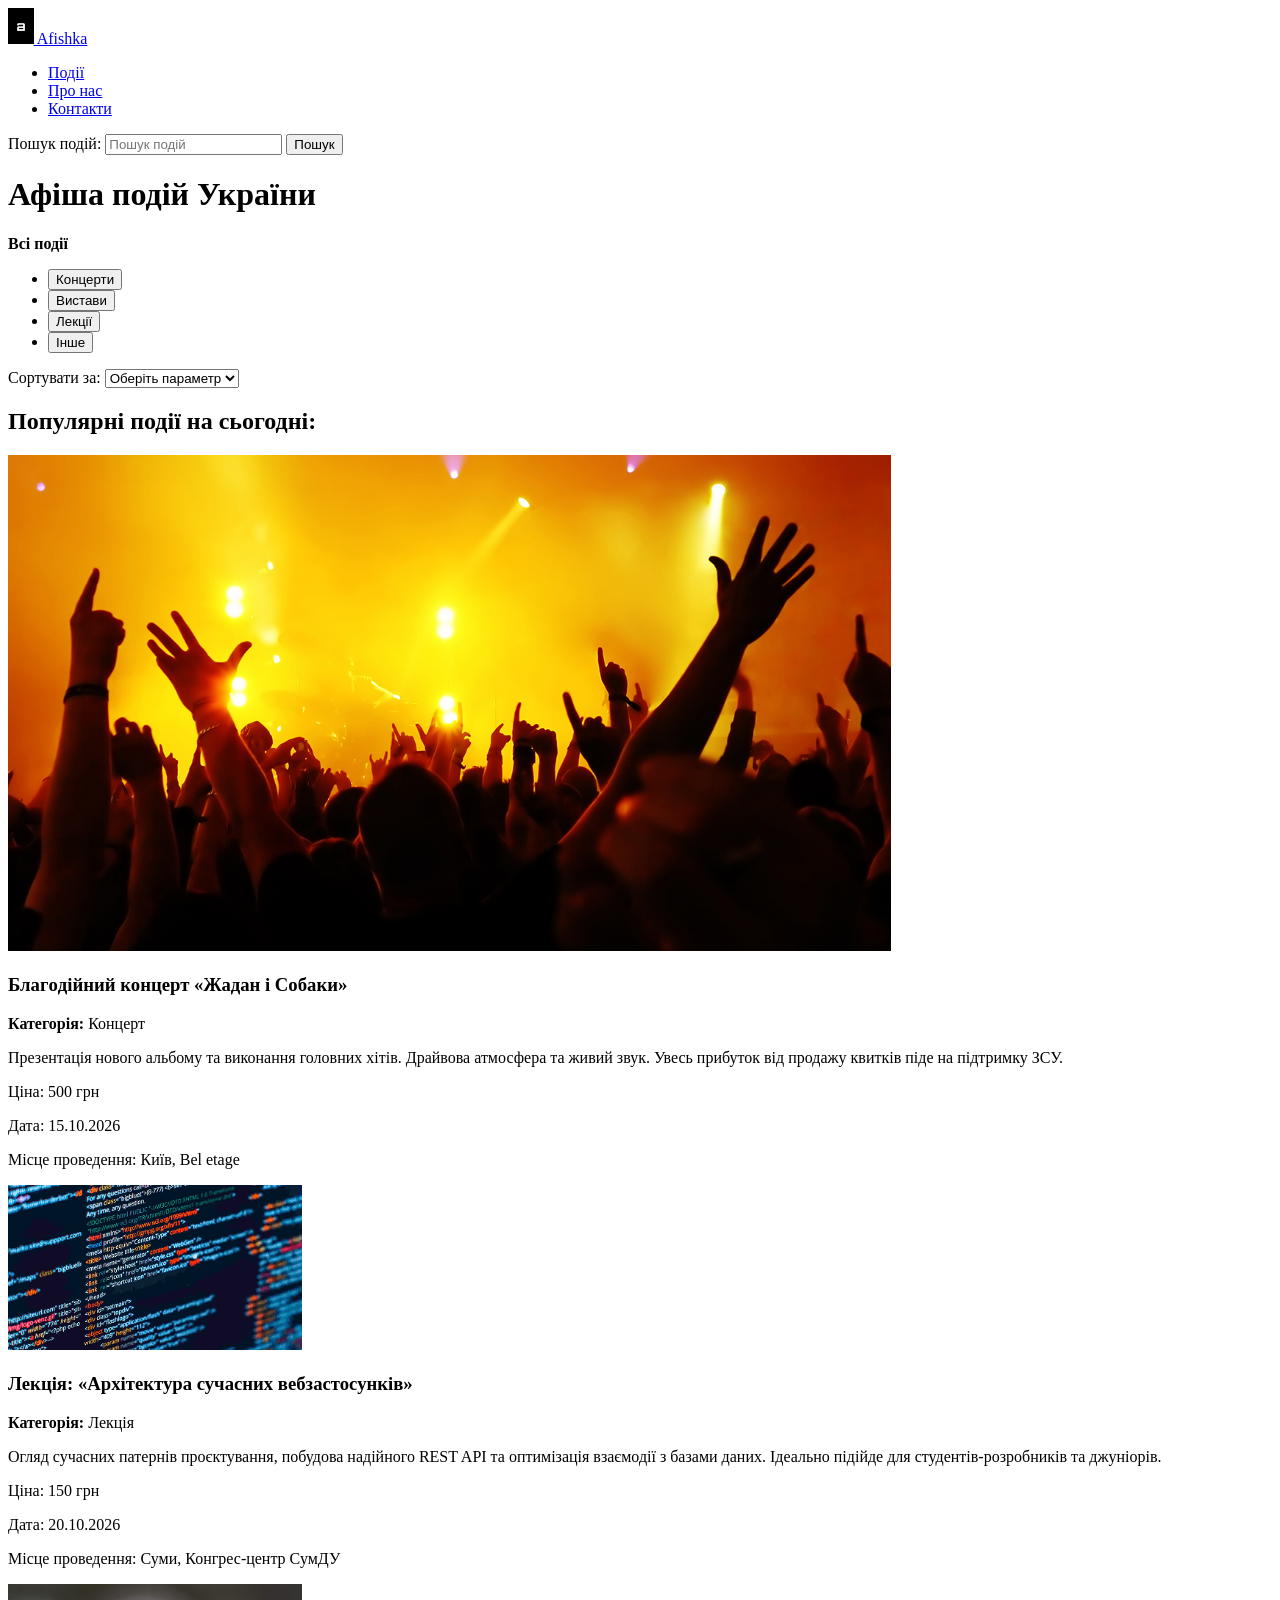
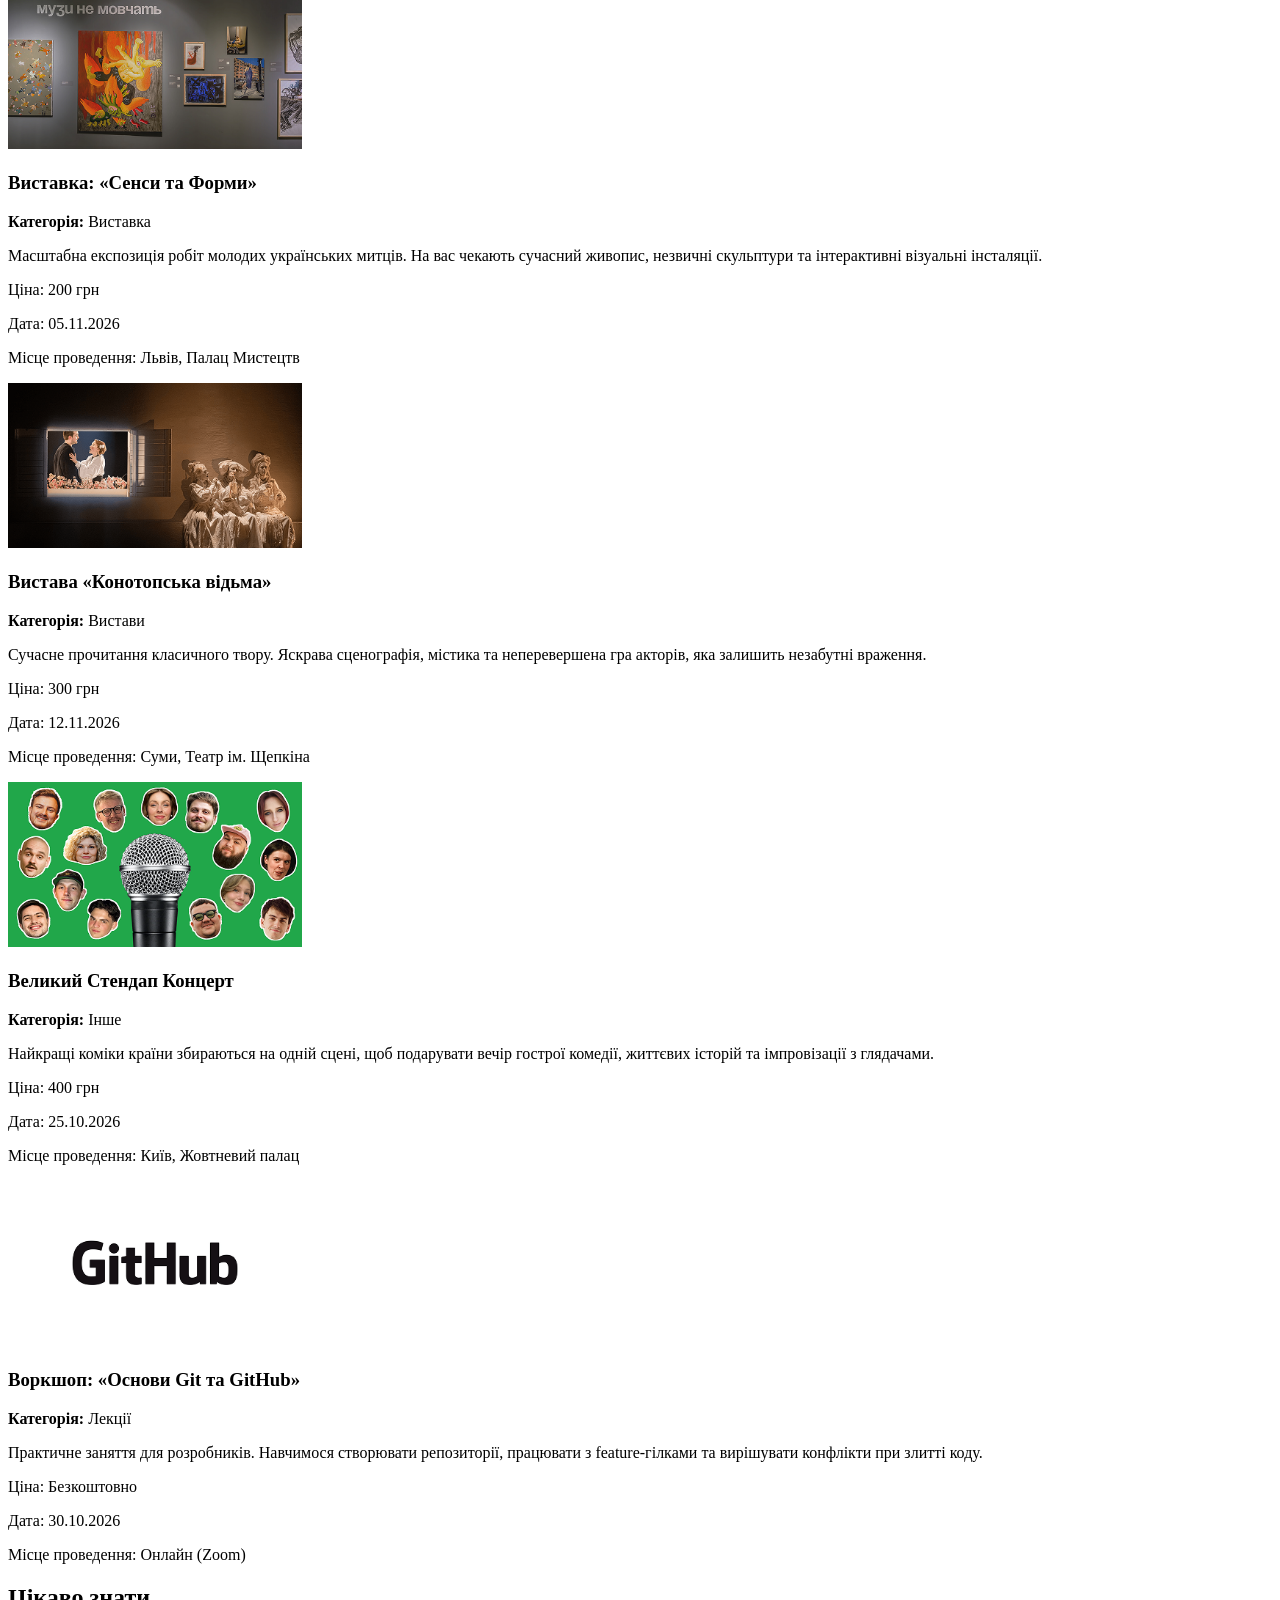
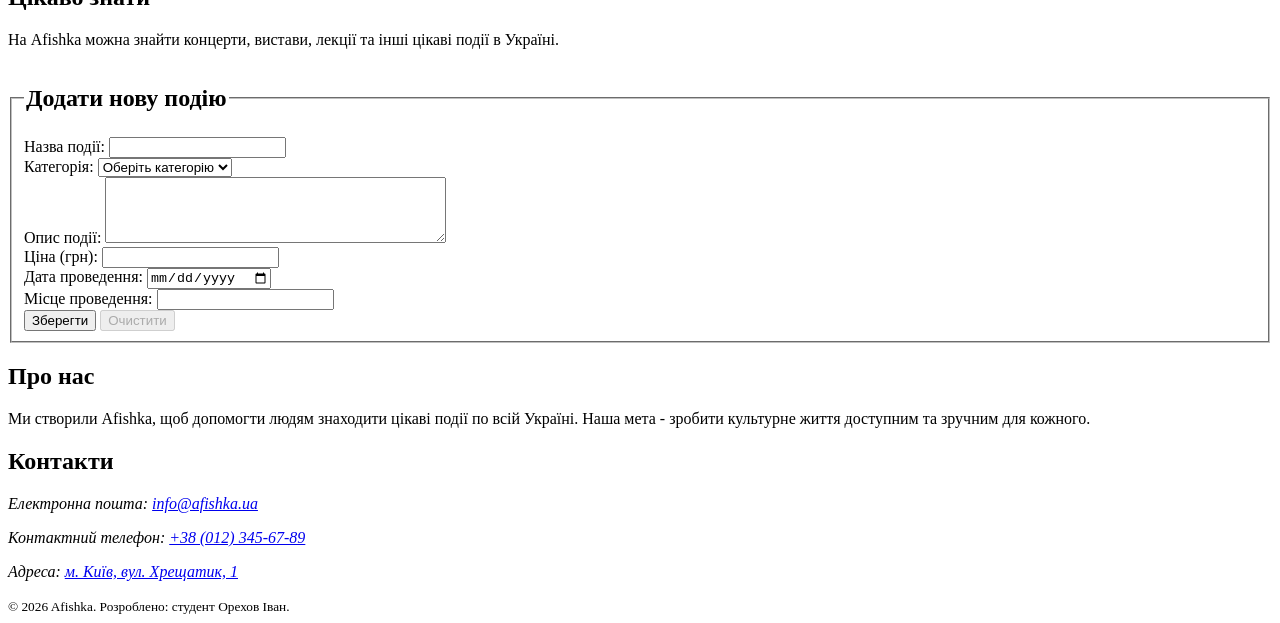
==== index.html @ 21e43add "feat: створення семантичної структури сайту афіші, додано README та .gitignore" ====
<!DOCTYPE html>
<html lang="uk">

<head>
    <meta charset="UTF-8">
    <meta name="viewport" content="width=device-width, initial-scale=1.0">
    <meta name="description"
        content="Відображення актуальних подій (вистав, концертів, лекцій, тематичних подій, виставок тощо) по всій Україні. Зручний пошук заходів, детальні описи, ціни квитків та дати проведення.">
    <title>Afishka</title>
    <link rel="stylesheet" href="style.css"> <!-- Додав для майбутньої стилізації (Поки що не використовується) -->
    <script src="script.js" defer></script> <!-- Додав для майбутньої функціональності (Поки що не використовується) -->
</head>

<body>
    <header>
        <a href="#main">
            <img fetchpriority="high" src="images/afishkalogo-L.png" srcset="images/afishkalogo-S.png 400w, 
             images/afishkalogo-M.png 800w, 
             images/afishkalogo-L.png 1200w" sizes="(max-width: 600px) 15vw, 
            (max-width: 900px) 3vw, 
            8vw" alt="Логотип afishka" title="Afishka">
            Afishka
        </a>
        <nav id="header-nav">
            <ul>
                <li class="nav-item"><a href="#main" title="Перейти до подій">Події</a></li>
                <li class="nav-item"><a href="#about" title="Перейти до інформації про нас">Про нас</a></li>
                <li class="nav-item"><a href="#contacts" title="Перейти до контактів">Контакти</a></li>
            </ul>
        </nav>
        <search id="header-search">
            <form id="search-form">
                <label for="search-input">Пошук подій:</label>
                <input type="search" placeholder="Пошук подій" id="search-input" name="search">
                <button type="submit">Пошук</button>
            </form>
        </search>
    </header>
    <main id="main">
        <h1>Афіша подій України</h1>
        <p><strong>Всі події</strong></p>
        <ul id="category-list">
            <li><button type="button" class="category-item">Концерти</button></li>
            <li><button type="button" class="category-item">Вистави</button></li>
            <li><button type="button" class="category-item">Лекції</button></li>
            <li><button type="button" class="category-item">Інше</button></li>
        </ul>
        <label for="sorting-select">Сортувати за:</label>
        <select id="sorting-select" name="sorting">
            <option selected disabled value="">Оберіть параметр</option>
            <option class="sorting-option" value="name">За назвою</option>
            <option class="sorting-option" value="price">За ціною</option>
            <option class="sorting-option" value="date">За датою</option>
        </select>
        <section id="events-container">
            <h2>Популярні події на сьогодні:</h2>
            <article class="event-card">
                <img src="images/event1-L.png" srcset="images/event1-S.png 400w, 
             images/event1-M.png 800w, 
             images/event1-L.png 1200w" sizes="(max-width: 600px) 85vw, 
            (max-width: 900px) 50vw, 
            23vw" alt="Зображення концерту, скупчення людей" title="Благодійний концерт «Жадан і Собаки»"
                    loading="lazy">
                <h3>Благoдійний концерт «Жадан і Собаки»</h3>
                <p><strong>Категорія:</strong> Концерт</p>
                <p>Презентація нового альбому та виконання головних хітів. Драйвова атмосфера та живий звук. Увесь
                    прибуток від продажу квитків піде на підтримку ЗСУ.</p>
                <p>Ціна: <data value="500">500 грн</data></p>
                <p>Дата: <time datetime="2026-10-15">15.10.2026</time></p>
                <p>Місце проведення: Київ, Bel etage</p>
            </article>

            <article class="event-card">
                <img src="images/event2-L.png" srcset="images/event2-S.png 400w, 
             images/event2-M.png 800w, 
             images/event2-L.png 1200w" sizes="(max-width: 600px) 85vw, 
            (max-width: 900px) 50vw, 
            23vw" alt="Зображення розмітки html на екрані монітора"
                    title="Лекція: «Архітектура сучасних вебзастосунків»" loading="lazy">
                <h3>Лекція: «Архітектура сучасних вебзастосунків»</h3>
                <p><strong>Категорія:</strong> Лекція</p>
                <p>Огляд сучасних патернів проєктування, побудова надійного REST API та оптимізація взаємодії з базами
                    даних. Ідеально підійде для студентів-розробників та джуніорів.</p>
                <p>Ціна: <data value="150">150 грн</data></p>
                <p>Дата: <time datetime="2026-10-20">20.10.2026</time></p>
                <p>Місце проведення: Суми, Конгрес-центр СумДУ</p>
            </article>

            <article class="event-card">
                <img src="images/event3-L.png" srcset="images/event3-S.png 400w, 
             images/event3-M.png 800w, 
             images/event3-L.png 1200w" sizes="(max-width: 600px) 85vw, 
            (max-width: 900px) 50vw, 
            23vw" alt="Зображення картин на стінах виставкової зали" title="Виставка: «Сенси та Форми»" loading="lazy">
                <h3>Виставка: «Сенси та Форми»</h3>
                <p><strong>Категорія:</strong> Виставка</p>
                <p>Масштабна експозиція робіт молодих українських митців. На вас чекають сучасний живопис, незвичні
                    скульптури та інтерактивні візуальні інсталяції.</p>
                <p>Ціна: <data value="200">200 грн</data></p>
                <p>Дата: <time datetime="2026-11-05">05.11.2026</time></p>
                <p>Місце проведення: Львів, Палац Мистецтв</p>
            </article>
            <article class="event-card">
                <img src="images/event4-L.png" srcset="images/event4-S.png 400w, 
             images/event4-M.png 800w, 
             images/event4-L.png 1200w" sizes="(max-width: 600px) 85vw, 
            (max-width: 900px) 50vw, 
            23vw" alt="Актори на сцені театру в історичних костюмах" title="Вистава «Конотопська відьма»"
                    loading="lazy">
                <h3>Вистава «Конотопська відьма»</h3>
                <p><strong>Категорія:</strong> Вистави</p>
                <p>Сучасне прочитання класичного твору. Яскрава сценографія, містика та неперевершена гра акторів, яка
                    залишить незабутні враження.</p>
                <p>Ціна: <data value="300">300 грн</data></p>
                <p>Дата: <time datetime="2026-11-12">12.11.2026</time></p>
                <p>Місце проведення: Суми, Театр ім. Щепкіна</p>
            </article>

            <article class="event-card">
                <img src="images/event5-L.png" srcset="images/event5-S.png 400w, 
             images/event5-M.png 800w, 
             images/event5-L.png 1200w" sizes="(max-width: 600px) 85vw, 
            (max-width: 900px) 50vw, 
            23vw" alt="Веселе зображення коміків на зеленому тлі" title="Великий Стендап Концерт" loading="lazy">
                <h3>Великий Стендап Концерт</h3>
                <p><strong>Категорія:</strong> Інше</p>
                <p>Найкращі коміки країни збираються на одній сцені, щоб подарувати вечір гострої комедії, життєвих
                    історій та імпровізації з глядачами.</p>
                <p>Ціна: <data value="400">400 грн</data></p>
                <p>Дата: <time datetime="2026-10-25">25.10.2026</time></p>
                <p>Місце проведення: Київ, Жовтневий палац</p>
            </article>

            <article class="event-card">
                <img src="images/event6-L.png" srcset="images/event6-S.png 400w, 
             images/event6-M.png 800w, 
             images/event6-L.png 1200w" sizes="(max-width: 600px) 85vw, 
            (max-width: 900px) 50vw, 
            23vw" alt="Зображення логотипу GitHub" title="Воркшоп: «Основи Git та GitHub»" loading="lazy">
                <h3>Воркшоп: «Основи Git та GitHub»</h3>
                <p><strong>Категорія:</strong> Лекції</p>
                <p>Практичне заняття для розробників. Навчимося створювати репозиторії, працювати з feature-гілками та
                    вирішувати конфлікти при злитті коду.</p>
                <p>Ціна: <data value="0">Безкоштовно</data></p>
                <p>Дата: <time datetime="2026-10-30">30.10.2026</time></p>
                <p>Місце проведення: Онлайн (Zoom)</p>
            </article>
        </section>
        <aside id="interesting-facts">
            <h2>Цікаво знати</h2>
            <p>
                На Afishka можна знайти концерти, вистави, лекції
                та інші цікаві події в Україні.
            </p>
        </aside>
        <section id="edit-form">
            <form id="event-form">
                <fieldset>
                    <legend>
                        <h2>Додати нову подію</h2>
                    </legend>
                    <label for="event-title">Назва події:</label>
                    <input type="text" id="event-title" name="event-title" required>
                    <br>
                    <label for="event-category">Категорія:</label>
                    <select id="event-category" name="event-category" required>
                        <option disabled selected value="">Оберіть категорію</option>
                        <option class="category-option" value="concert">Концерт</option>
                        <option class="category-option" value="lecture">Лекція</option>
                        <option class="category-option" value="exhibition">Виставка</option>
                        <option class="category-option" value="other">Інше</option>
                    </select>
                    <br>
                    <label for="event-description">Опис події:</label>
                    <textarea rows="4" cols="40" id="event-description" name="event-description" required></textarea>
                    <br>
                    <label for="event-price">Ціна (грн):</label>
                    <input type="number" id="event-price" name="event-price" min="0" required>
                    <br>
                    <label for="event-date">Дата проведення:</label>
                    <input type="date" id="event-date" name="event-date" required>
                    <br>
                    <label for="event-location">Місце проведення:</label>
                    <input type="text" id="event-location" name="event-location" required>
                    <br>
                    <button id="save-button" type="submit">Зберегти</button>
                    <button id="reset-button" disabled type="reset">Очистити</button>
                </fieldset>
            </form>
        </section>
    </main>
    <footer>
        <div id="about">
            <h2>Про нас</h2>
            <p>Ми створили Afishka, щоб допомогти людям знаходити цікаві події по всій Україні. Наша мета - зробити
                культурне життя доступним та зручним для кожного.</p>
        </div>

        <div id="contacts">
            <h2>Контакти</h2>
            <address>
                <p>Електронна пошта: <a href="mailto:info@afishka.ua" title="Електронна пошта">info@afishka.ua</a></p>
                <p>Контактний телефон: <a href="tel:+380123456789" title="Контактний телефон">+38 (012) 345-67-89</a>
                </p>
                <p>Адреса: <a href="https://maps.google.com/?q=Kyiv" title="Переглянути на карті" target="_blank">м.
                        Київ, вул. Хрещатик, 1</a></p>
            </address>
        </div>

        <small>&copy; 2026 Afishka. Розроблено: студент Орехов Іван.</small>
    </footer>
</body>

</html>
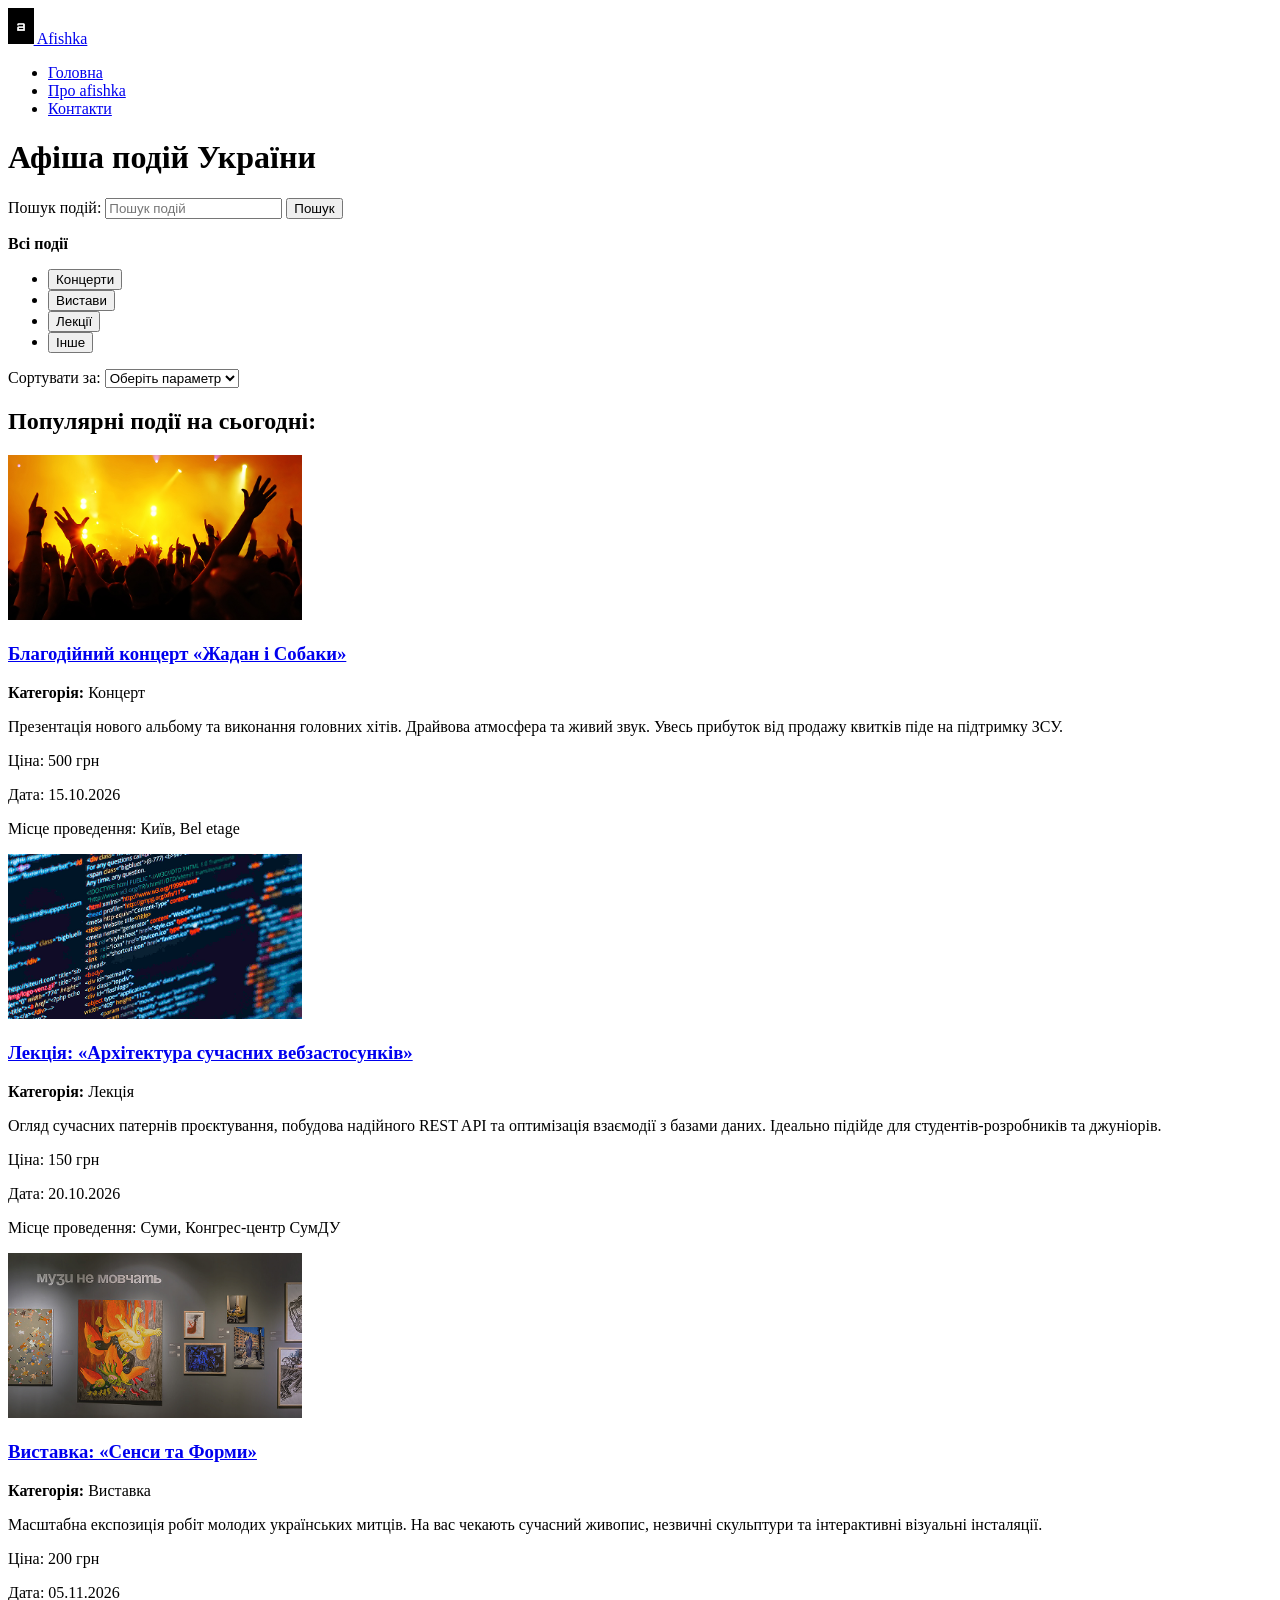
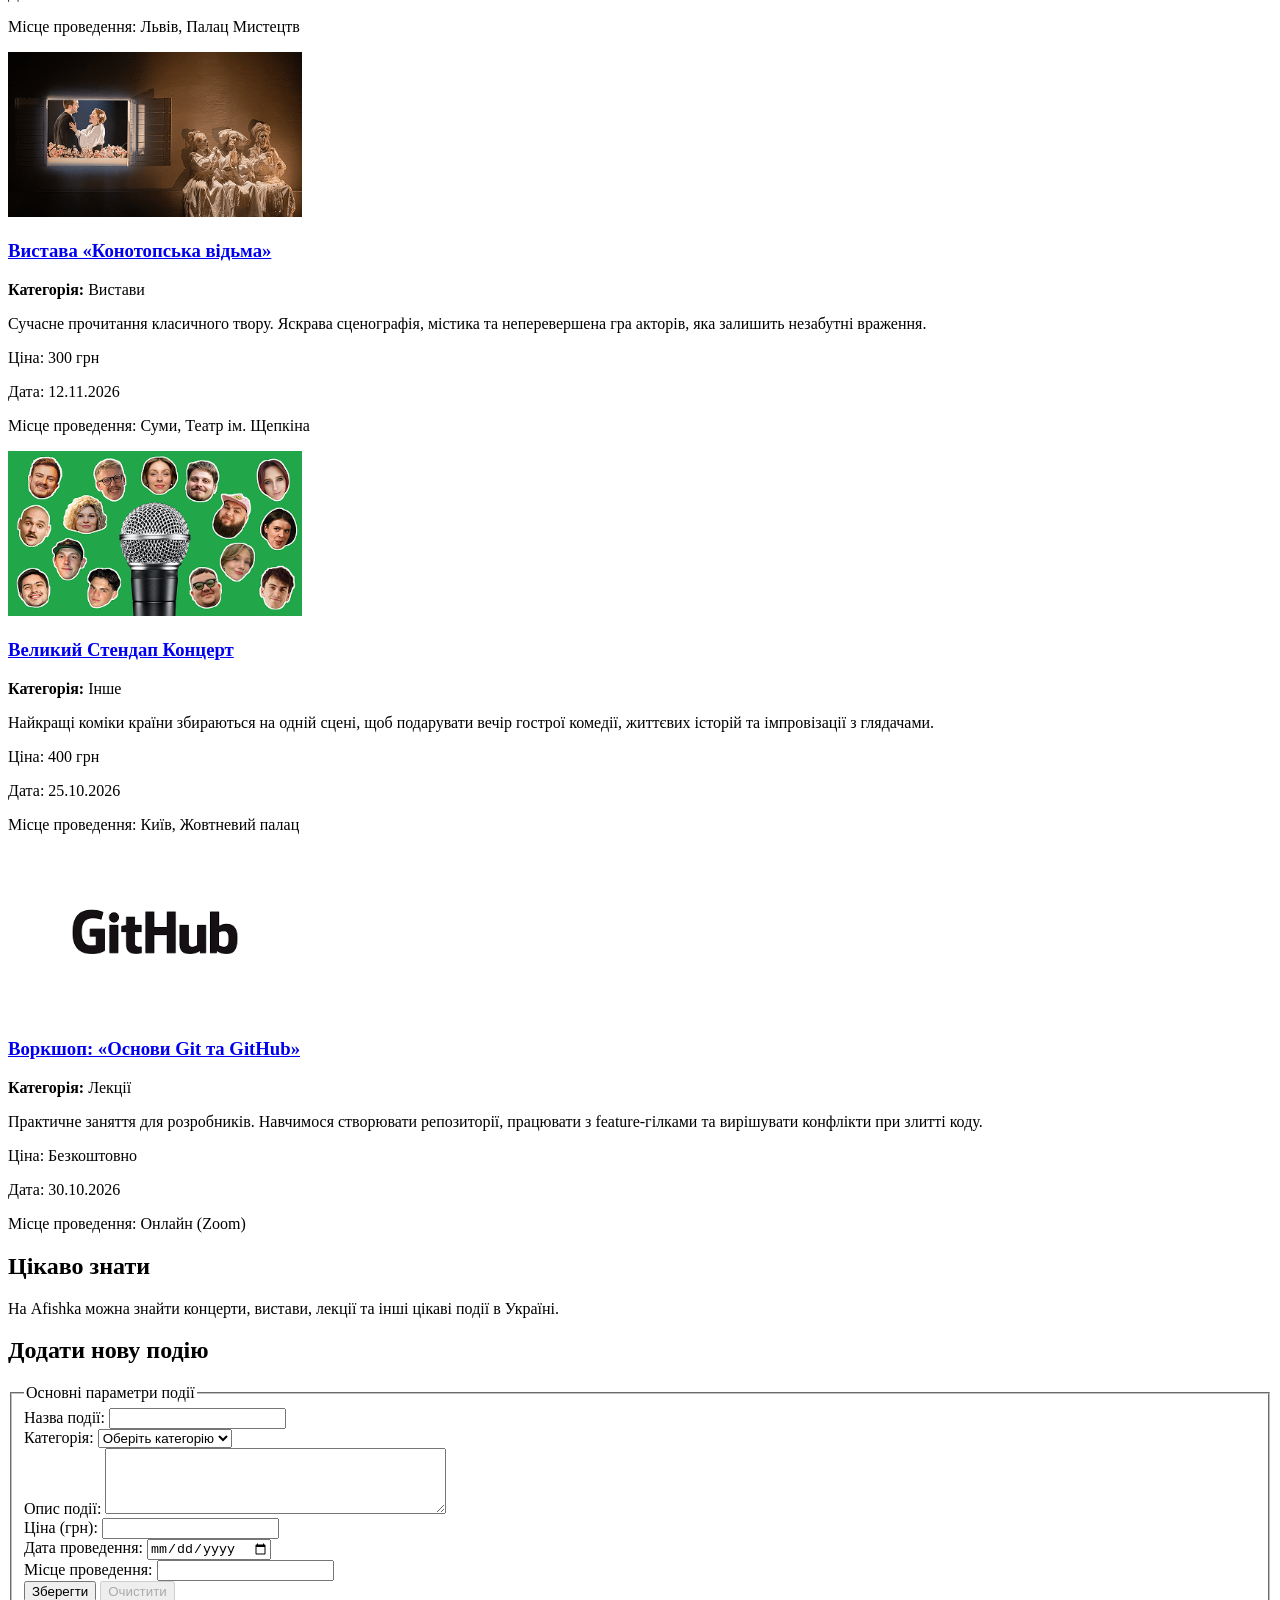
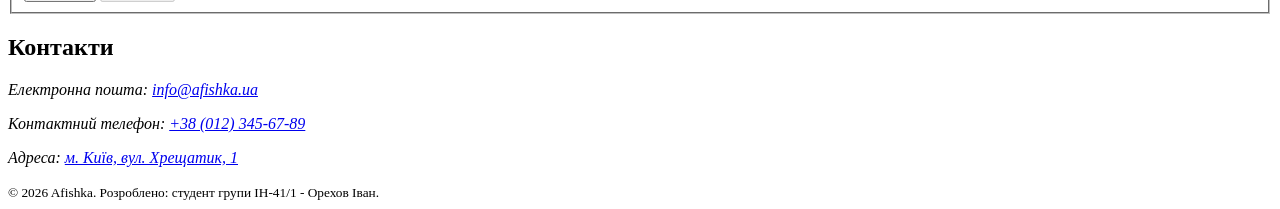
==== commit faa68270: "Update project structure, index page and assets" ====
--- a/index.html
+++ b/index.html
@@ -5,15 +5,16 @@
     <meta charset="UTF-8">
     <meta name="viewport" content="width=device-width, initial-scale=1.0">
     <meta name="description"
-        content="Відображення актуальних подій (вистав, концертів, лекцій, тематичних подій, виставок тощо) по всій Україні. Зручний пошук заходів, детальні описи, ціни квитків та дати проведення.">
-    <title>Afishka</title>
+        content="Головна сторінка Afishka. Відображення актуальних подій (вистав, концертів, лекцій, тематичних подій, виставок тощо) по всій Україні. Зручний пошук заходів, детальні описи, ціни квитків та дати проведення.">
+    <link type="image/x-icon" sizes="32x32" rel="icon" href="favicon.ico">
+        <title>Каталог подій – Afishka</title>
     <link rel="stylesheet" href="style.css"> <!-- Додав для майбутньої стилізації (Поки що не використовується) -->
     <script src="script.js" defer></script> <!-- Додав для майбутньої функціональності (Поки що не використовується) -->
 </head>
 
 <body>
     <header>
-        <a href="#main">
+        <a href="index.html">
             <img fetchpriority="high" src="images/afishkalogo-L.png" srcset="images/afishkalogo-S.png 400w, 
              images/afishkalogo-M.png 800w, 
              images/afishkalogo-L.png 1200w" sizes="(max-width: 600px) 15vw, 
@@ -21,23 +22,23 @@
             8vw" alt="Логотип afishka" title="Afishka">
             Afishka
         </a>
-        <nav id="header-nav">
+        <nav id="header-nav" aria-label="Основна навігація">
             <ul>
-                <li class="nav-item"><a href="#main" title="Перейти до подій">Події</a></li>
-                <li class="nav-item"><a href="#about" title="Перейти до інформації про нас">Про нас</a></li>
+                <li class="nav-item"><a href="index.html" aria-current="page" title="Перейти до головної сторінки">Головна</a></li>
+                <li class="nav-item"><a href="about.html" title="Дізнатися більше інформації про нас">Про afishka</a></li>
                 <li class="nav-item"><a href="#contacts" title="Перейти до контактів">Контакти</a></li>
             </ul>
         </nav>
-        <search id="header-search">
+    </header>
+    <main id="main">
+        <h1>Афіша подій України</h1>
+        <search id="header-search" aria-label="Пошук подій">
             <form id="search-form">
                 <label for="search-input">Пошук подій:</label>
                 <input type="search" placeholder="Пошук подій" id="search-input" name="search">
                 <button type="submit">Пошук</button>
             </form>
         </search>
-    </header>
-    <main id="main">
-        <h1>Афіша подій України</h1>
         <p><strong>Всі події</strong></p>
         <ul id="category-list">
             <li><button type="button" class="category-item">Концерти</button></li>
@@ -61,7 +62,7 @@
             (max-width: 900px) 50vw, 
             23vw" alt="Зображення концерту, скупчення людей" title="Благодійний концерт «Жадан і Собаки»"
                     loading="lazy">
-                <h3>Благoдійний концерт «Жадан і Собаки»</h3>
+                <h3><a href="details.html">Благодійний концерт «Жадан і Собаки»</a></h3>
                 <p><strong>Категорія:</strong> Концерт</p>
                 <p>Презентація нового альбому та виконання головних хітів. Драйвова атмосфера та живий звук. Увесь
                     прибуток від продажу квитків піде на підтримку ЗСУ.</p>
@@ -77,7 +78,7 @@
             (max-width: 900px) 50vw, 
             23vw" alt="Зображення розмітки html на екрані монітора"
                     title="Лекція: «Архітектура сучасних вебзастосунків»" loading="lazy">
-                <h3>Лекція: «Архітектура сучасних вебзастосунків»</h3>
+                <h3><a href="details.html">Лекція: «Архітектура сучасних вебзастосунків»</a></h3>
                 <p><strong>Категорія:</strong> Лекція</p>
                 <p>Огляд сучасних патернів проєктування, побудова надійного REST API та оптимізація взаємодії з базами
                     даних. Ідеально підійде для студентів-розробників та джуніорів.</p>
@@ -92,7 +93,7 @@
              images/event3-L.png 1200w" sizes="(max-width: 600px) 85vw, 
             (max-width: 900px) 50vw, 
             23vw" alt="Зображення картин на стінах виставкової зали" title="Виставка: «Сенси та Форми»" loading="lazy">
-                <h3>Виставка: «Сенси та Форми»</h3>
+                <h3><a href="details.html">Виставка: «Сенси та Форми»</a></h3>
                 <p><strong>Категорія:</strong> Виставка</p>
                 <p>Масштабна експозиція робіт молодих українських митців. На вас чекають сучасний живопис, незвичні
                     скульптури та інтерактивні візуальні інсталяції.</p>
@@ -107,7 +108,7 @@
             (max-width: 900px) 50vw, 
             23vw" alt="Актори на сцені театру в історичних костюмах" title="Вистава «Конотопська відьма»"
                     loading="lazy">
-                <h3>Вистава «Конотопська відьма»</h3>
+                <h3><a href="details.html">Вистава «Конотопська відьма»</a></h3>
                 <p><strong>Категорія:</strong> Вистави</p>
                 <p>Сучасне прочитання класичного твору. Яскрава сценографія, містика та неперевершена гра акторів, яка
                     залишить незабутні враження.</p>
@@ -122,7 +123,7 @@
              images/event5-L.png 1200w" sizes="(max-width: 600px) 85vw, 
             (max-width: 900px) 50vw, 
             23vw" alt="Веселе зображення коміків на зеленому тлі" title="Великий Стендап Концерт" loading="lazy">
-                <h3>Великий Стендап Концерт</h3>
+                <h3><a href="details.html">Великий Стендап Концерт</a></h3>
                 <p><strong>Категорія:</strong> Інше</p>
                 <p>Найкращі коміки країни збираються на одній сцені, щоб подарувати вечір гострої комедії, життєвих
                     історій та імпровізації з глядачами.</p>
@@ -137,7 +138,7 @@
              images/event6-L.png 1200w" sizes="(max-width: 600px) 85vw, 
             (max-width: 900px) 50vw, 
             23vw" alt="Зображення логотипу GitHub" title="Воркшоп: «Основи Git та GitHub»" loading="lazy">
-                <h3>Воркшоп: «Основи Git та GitHub»</h3>
+                <h3><a href="details.html">Воркшоп: «Основи Git та GitHub»</a></h3>
                 <p><strong>Категорія:</strong> Лекції</p>
                 <p>Практичне заняття для розробників. Навчимося створювати репозиторії, працювати з feature-гілками та
                     вирішувати конфлікти при злитті коду.</p>
@@ -154,10 +155,11 @@
             </p>
         </aside>
         <section id="edit-form">
+            <h2>Додати нову подію</h2>
             <form id="event-form">
                 <fieldset>
                     <legend>
-                        <h2>Додати нову подію</h2>
+                        Основні параметри події
                     </legend>
                     <label for="event-title">Назва події:</label>
                     <input type="text" id="event-title" name="event-title" required>
@@ -190,13 +192,7 @@
         </section>
     </main>
     <footer>
-        <div id="about">
-            <h2>Про нас</h2>
-            <p>Ми створили Afishka, щоб допомогти людям знаходити цікаві події по всій Україні. Наша мета - зробити
-                культурне життя доступним та зручним для кожного.</p>
-        </div>
-
-        <div id="contacts">
+        <section id="contacts">
             <h2>Контакти</h2>
             <address>
                 <p>Електронна пошта: <a href="mailto:info@afishka.ua" title="Електронна пошта">info@afishka.ua</a></p>
@@ -205,9 +201,9 @@
                 <p>Адреса: <a href="https://maps.google.com/?q=Kyiv" title="Переглянути на карті" target="_blank">м.
                         Київ, вул. Хрещатик, 1</a></p>
             </address>
-        </div>
-
-        <small>&copy; 2026 Afishka. Розроблено: студент Орехов Іван.</small>
+        </section>
+
+        <small>&copy; 2026 Afishka. Розроблено: студент групи ІН-41/1 - Орехов Іван.</small>
     </footer>
 </body>
 
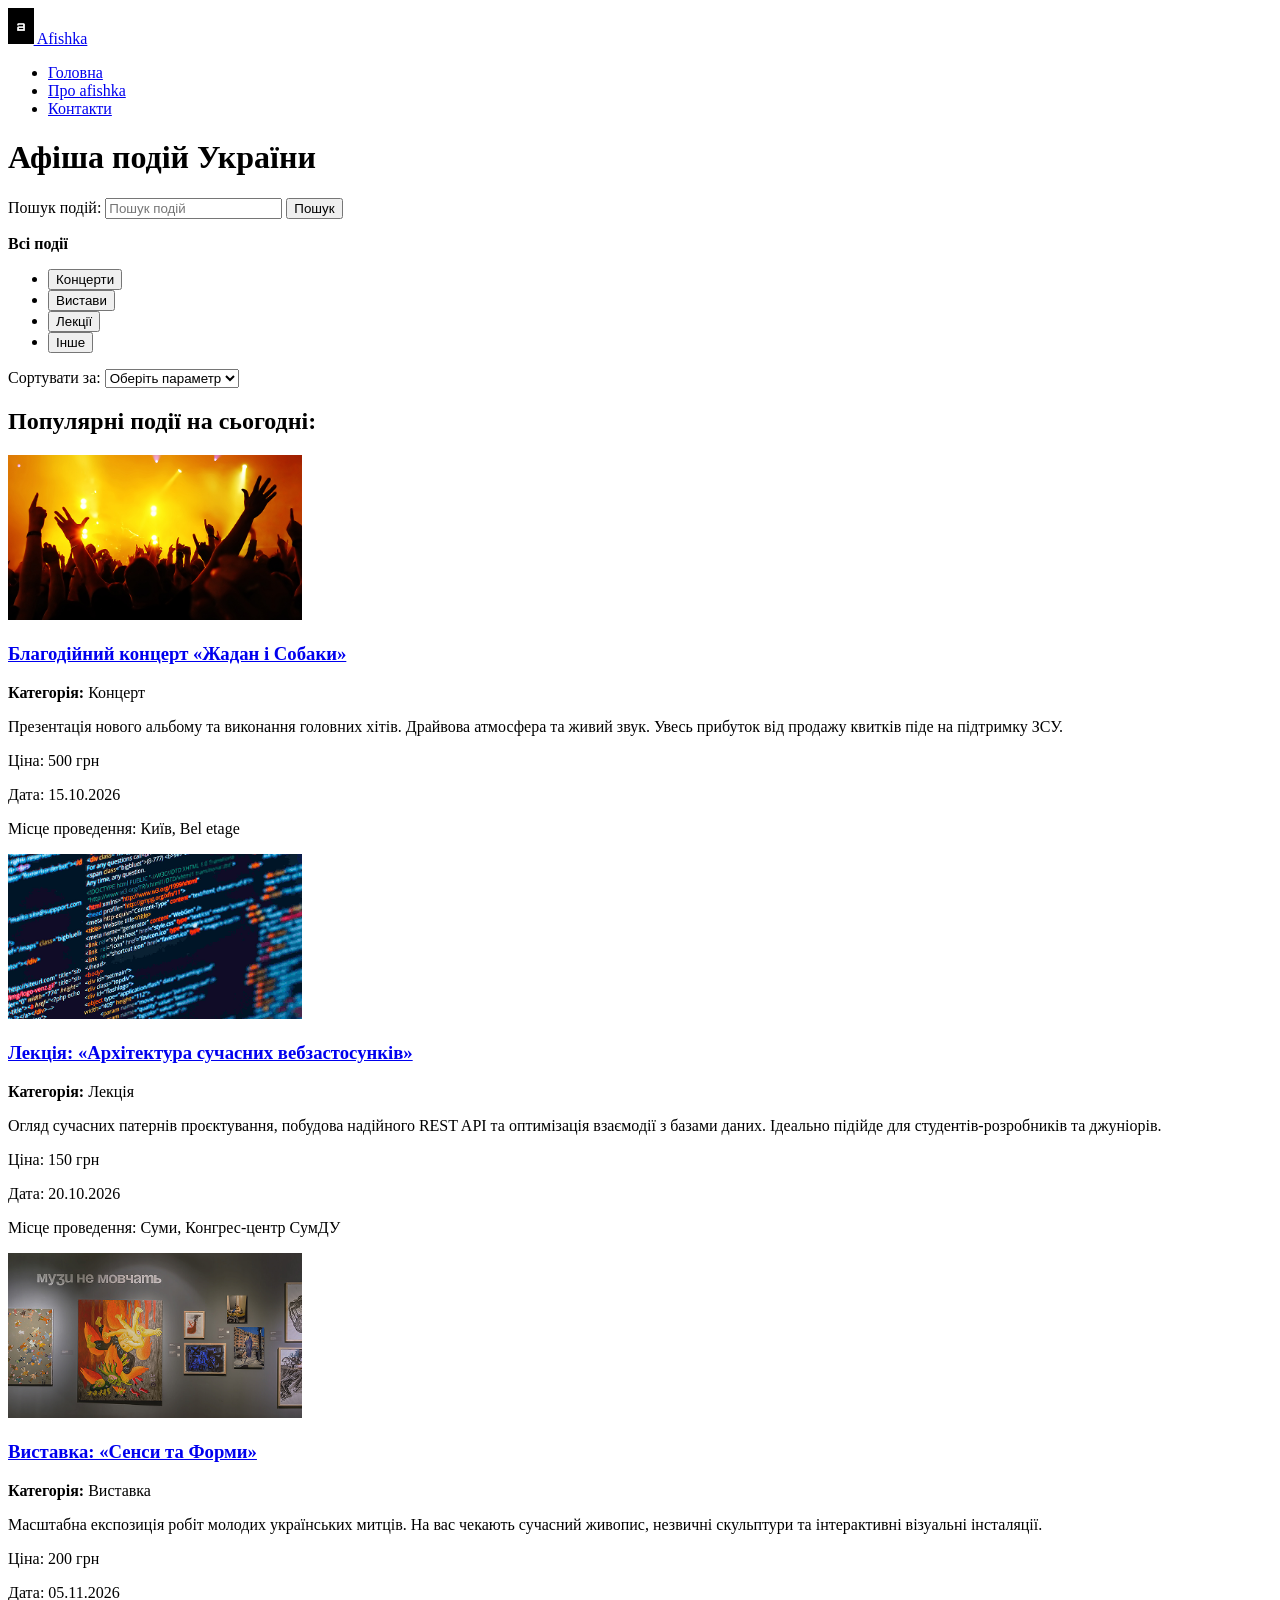
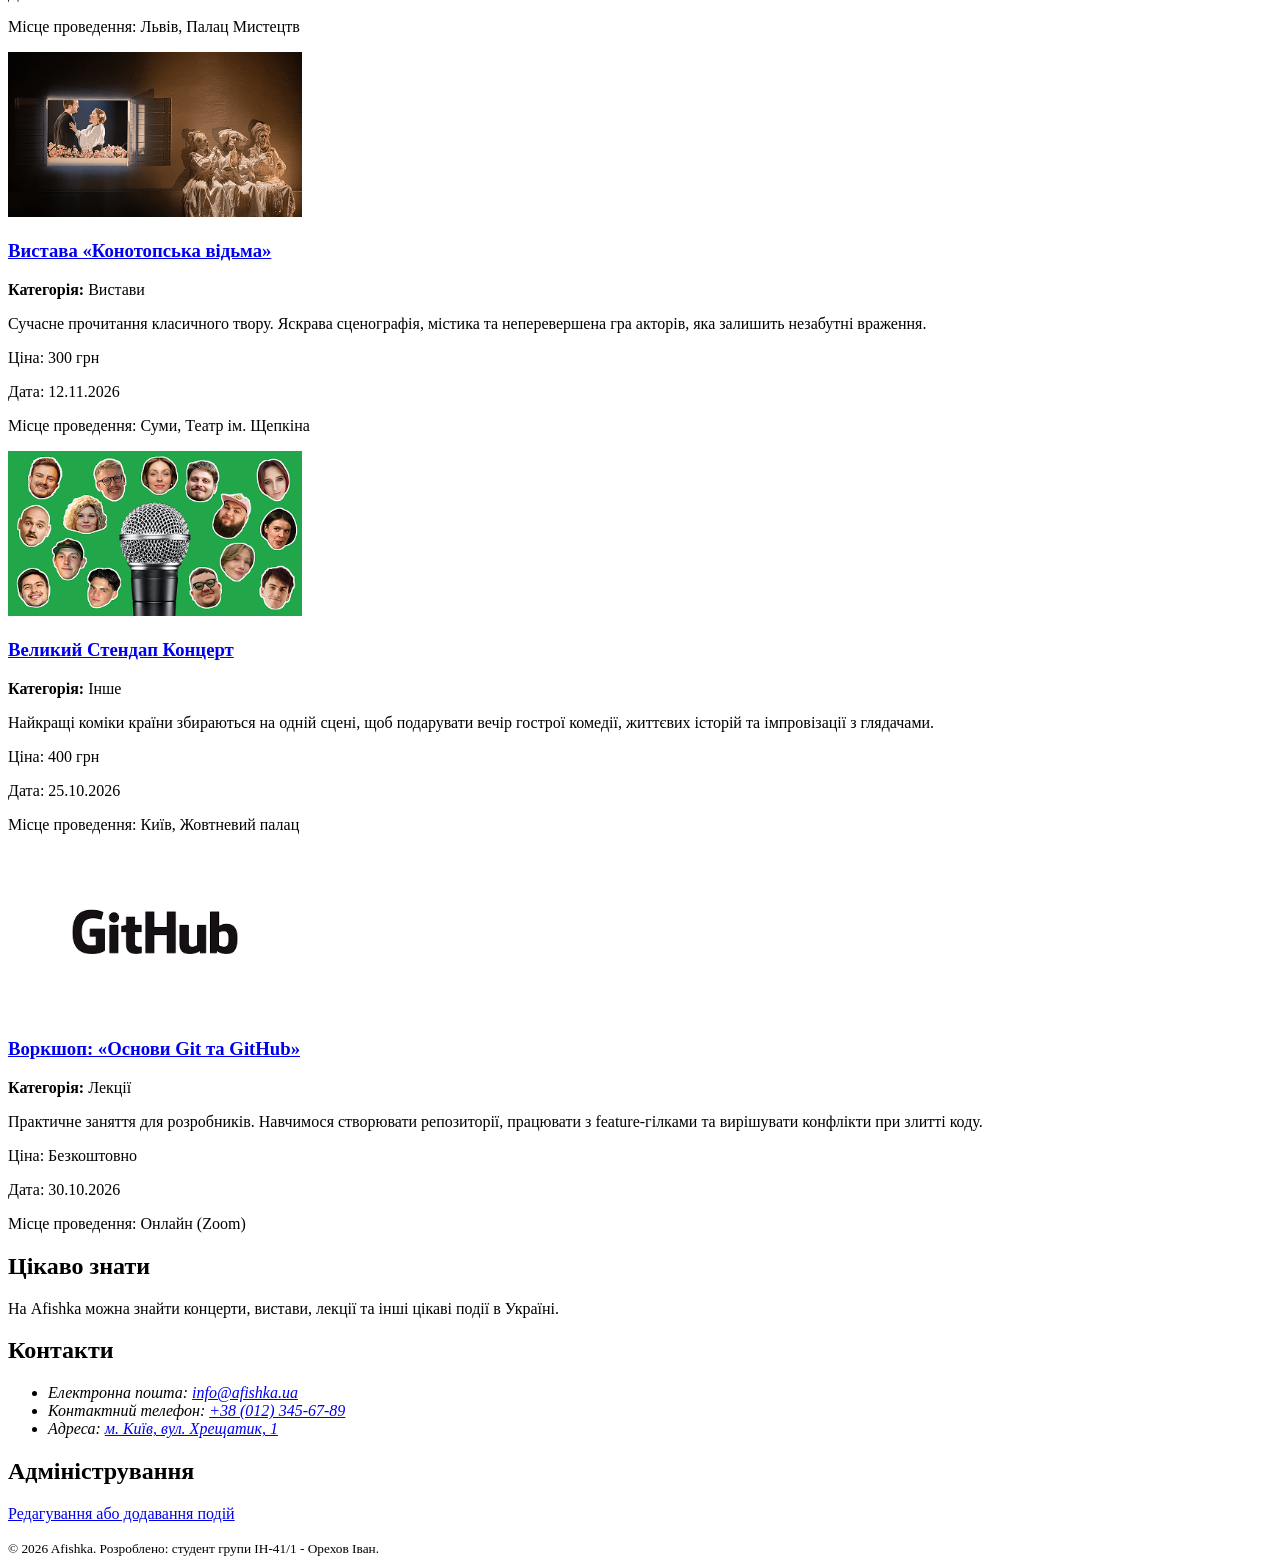
==== commit 462b3ee3: "feat: update the website's core markup" ====
--- a/index.html
+++ b/index.html
@@ -1,210 +1,298 @@
-<!DOCTYPE html>
+<!doctype html>
 <html lang="uk">
-
-<head>
-    <meta charset="UTF-8">
-    <meta name="viewport" content="width=device-width, initial-scale=1.0">
-    <meta name="description"
-        content="Головна сторінка Afishka. Відображення актуальних подій (вистав, концертів, лекцій, тематичних подій, виставок тощо) по всій Україні. Зручний пошук заходів, детальні описи, ціни квитків та дати проведення.">
-    <link type="image/x-icon" sizes="32x32" rel="icon" href="favicon.ico">
-        <title>Каталог подій – Afishka</title>
-    <link rel="stylesheet" href="style.css"> <!-- Додав для майбутньої стилізації (Поки що не використовується) -->
-    <script src="script.js" defer></script> <!-- Додав для майбутньої функціональності (Поки що не використовується) -->
-</head>
-
-<body>
+  <head>
+    <meta charset="UTF-8" />
+    <meta name="viewport" content="width=device-width, initial-scale=1.0" />
+    <meta
+      name="description"
+      content="Головна сторінка Afishka. Відображення актуальних подій (вистав, концертів, лекцій, тематичних подій, виставок тощо) по всій Україні. Зручний пошук заходів, детальні описи, ціни квитків та дати проведення."
+    />
+    <link type="image/x-icon" sizes="32x32" rel="icon" href="favicon.ico" />
+    <title>Каталог подій – Afishka</title>
+    <link rel="stylesheet" href="style.css" />
+    <!-- Додав для майбутньої стилізації (Поки що не використовується) -->
+    <script src="script.js" defer></script>
+    <!-- Додав для майбутньої функціональності (Поки що не використовується) -->
+  </head>
+
+  <body>
     <header>
-        <a href="index.html">
-            <img fetchpriority="high" src="images/afishkalogo-L.png" srcset="images/afishkalogo-S.png 400w, 
-             images/afishkalogo-M.png 800w, 
-             images/afishkalogo-L.png 1200w" sizes="(max-width: 600px) 15vw, 
+      <a href="index.html">
+        <img
+          fetchpriority="high"
+          src="images/afishkalogo-L.png"
+          srcset="
+            images/afishkalogo-S.png  400w,
+            images/afishkalogo-M.png  800w,
+            images/afishkalogo-L.png 1200w
+          "
+          sizes="(max-width: 600px) 15vw, 
             (max-width: 900px) 3vw, 
-            8vw" alt="Логотип afishka" title="Afishka">
-            Afishka
-        </a>
-        <nav id="header-nav" aria-label="Основна навігація">
-            <ul>
-                <li class="nav-item"><a href="index.html" aria-current="page" title="Перейти до головної сторінки">Головна</a></li>
-                <li class="nav-item"><a href="about.html" title="Дізнатися більше інформації про нас">Про afishka</a></li>
-                <li class="nav-item"><a href="#contacts" title="Перейти до контактів">Контакти</a></li>
-            </ul>
-        </nav>
+            8vw"
+          alt="Логотип afishka"
+          title="Afishka"
+        />
+        Afishka
+      </a>
+      <nav id="header-nav" aria-label="Основна навігація">
+        <ul>
+          <li class="nav-item">
+            <a
+              href="index.html"
+              aria-current="page"
+              title="Перейти до головної сторінки"
+              >Головна</a
+            >
+          </li>
+          <li class="nav-item">
+            <a href="about.html" title="Дізнатися більше інформації про нас"
+              >Про afishka</a
+            >
+          </li>
+          <li class="nav-item">
+            <a href="#contacts" title="Перейти до контактів">Контакти</a>
+          </li>
+        </ul>
+      </nav>
     </header>
     <main id="main">
-        <h1>Афіша подій України</h1>
-        <search id="header-search" aria-label="Пошук подій">
-            <form id="search-form">
-                <label for="search-input">Пошук подій:</label>
-                <input type="search" placeholder="Пошук подій" id="search-input" name="search">
-                <button type="submit">Пошук</button>
-            </form>
-        </search>
-        <p><strong>Всі події</strong></p>
-        <ul id="category-list">
-            <li><button type="button" class="category-item">Концерти</button></li>
-            <li><button type="button" class="category-item">Вистави</button></li>
-            <li><button type="button" class="category-item">Лекції</button></li>
-            <li><button type="button" class="category-item">Інше</button></li>
-        </ul>
-        <label for="sorting-select">Сортувати за:</label>
-        <select id="sorting-select" name="sorting">
-            <option selected disabled value="">Оберіть параметр</option>
-            <option class="sorting-option" value="name">За назвою</option>
-            <option class="sorting-option" value="price">За ціною</option>
-            <option class="sorting-option" value="date">За датою</option>
-        </select>
-        <section id="events-container">
-            <h2>Популярні події на сьогодні:</h2>
-            <article class="event-card">
-                <img src="images/event1-L.png" srcset="images/event1-S.png 400w, 
-             images/event1-M.png 800w, 
-             images/event1-L.png 1200w" sizes="(max-width: 600px) 85vw, 
-            (max-width: 900px) 50vw, 
-            23vw" alt="Зображення концерту, скупчення людей" title="Благодійний концерт «Жадан і Собаки»"
-                    loading="lazy">
-                <h3><a href="details.html">Благодійний концерт «Жадан і Собаки»</a></h3>
-                <p><strong>Категорія:</strong> Концерт</p>
-                <p>Презентація нового альбому та виконання головних хітів. Драйвова атмосфера та живий звук. Увесь
-                    прибуток від продажу квитків піде на підтримку ЗСУ.</p>
-                <p>Ціна: <data value="500">500 грн</data></p>
-                <p>Дата: <time datetime="2026-10-15">15.10.2026</time></p>
-                <p>Місце проведення: Київ, Bel etage</p>
-            </article>
-
-            <article class="event-card">
-                <img src="images/event2-L.png" srcset="images/event2-S.png 400w, 
-             images/event2-M.png 800w, 
-             images/event2-L.png 1200w" sizes="(max-width: 600px) 85vw, 
-            (max-width: 900px) 50vw, 
-            23vw" alt="Зображення розмітки html на екрані монітора"
-                    title="Лекція: «Архітектура сучасних вебзастосунків»" loading="lazy">
-                <h3><a href="details.html">Лекція: «Архітектура сучасних вебзастосунків»</a></h3>
-                <p><strong>Категорія:</strong> Лекція</p>
-                <p>Огляд сучасних патернів проєктування, побудова надійного REST API та оптимізація взаємодії з базами
-                    даних. Ідеально підійде для студентів-розробників та джуніорів.</p>
-                <p>Ціна: <data value="150">150 грн</data></p>
-                <p>Дата: <time datetime="2026-10-20">20.10.2026</time></p>
-                <p>Місце проведення: Суми, Конгрес-центр СумДУ</p>
-            </article>
-
-            <article class="event-card">
-                <img src="images/event3-L.png" srcset="images/event3-S.png 400w, 
-             images/event3-M.png 800w, 
-             images/event3-L.png 1200w" sizes="(max-width: 600px) 85vw, 
-            (max-width: 900px) 50vw, 
-            23vw" alt="Зображення картин на стінах виставкової зали" title="Виставка: «Сенси та Форми»" loading="lazy">
-                <h3><a href="details.html">Виставка: «Сенси та Форми»</a></h3>
-                <p><strong>Категорія:</strong> Виставка</p>
-                <p>Масштабна експозиція робіт молодих українських митців. На вас чекають сучасний живопис, незвичні
-                    скульптури та інтерактивні візуальні інсталяції.</p>
-                <p>Ціна: <data value="200">200 грн</data></p>
-                <p>Дата: <time datetime="2026-11-05">05.11.2026</time></p>
-                <p>Місце проведення: Львів, Палац Мистецтв</p>
-            </article>
-            <article class="event-card">
-                <img src="images/event4-L.png" srcset="images/event4-S.png 400w, 
-             images/event4-M.png 800w, 
-             images/event4-L.png 1200w" sizes="(max-width: 600px) 85vw, 
-            (max-width: 900px) 50vw, 
-            23vw" alt="Актори на сцені театру в історичних костюмах" title="Вистава «Конотопська відьма»"
-                    loading="lazy">
-                <h3><a href="details.html">Вистава «Конотопська відьма»</a></h3>
-                <p><strong>Категорія:</strong> Вистави</p>
-                <p>Сучасне прочитання класичного твору. Яскрава сценографія, містика та неперевершена гра акторів, яка
-                    залишить незабутні враження.</p>
-                <p>Ціна: <data value="300">300 грн</data></p>
-                <p>Дата: <time datetime="2026-11-12">12.11.2026</time></p>
-                <p>Місце проведення: Суми, Театр ім. Щепкіна</p>
-            </article>
-
-            <article class="event-card">
-                <img src="images/event5-L.png" srcset="images/event5-S.png 400w, 
-             images/event5-M.png 800w, 
-             images/event5-L.png 1200w" sizes="(max-width: 600px) 85vw, 
-            (max-width: 900px) 50vw, 
-            23vw" alt="Веселе зображення коміків на зеленому тлі" title="Великий Стендап Концерт" loading="lazy">
-                <h3><a href="details.html">Великий Стендап Концерт</a></h3>
-                <p><strong>Категорія:</strong> Інше</p>
-                <p>Найкращі коміки країни збираються на одній сцені, щоб подарувати вечір гострої комедії, життєвих
-                    історій та імпровізації з глядачами.</p>
-                <p>Ціна: <data value="400">400 грн</data></p>
-                <p>Дата: <time datetime="2026-10-25">25.10.2026</time></p>
-                <p>Місце проведення: Київ, Жовтневий палац</p>
-            </article>
-
-            <article class="event-card">
-                <img src="images/event6-L.png" srcset="images/event6-S.png 400w, 
-             images/event6-M.png 800w, 
-             images/event6-L.png 1200w" sizes="(max-width: 600px) 85vw, 
-            (max-width: 900px) 50vw, 
-            23vw" alt="Зображення логотипу GitHub" title="Воркшоп: «Основи Git та GitHub»" loading="lazy">
-                <h3><a href="details.html">Воркшоп: «Основи Git та GitHub»</a></h3>
-                <p><strong>Категорія:</strong> Лекції</p>
-                <p>Практичне заняття для розробників. Навчимося створювати репозиторії, працювати з feature-гілками та
-                    вирішувати конфлікти при злитті коду.</p>
-                <p>Ціна: <data value="0">Безкоштовно</data></p>
-                <p>Дата: <time datetime="2026-10-30">30.10.2026</time></p>
-                <p>Місце проведення: Онлайн (Zoom)</p>
-            </article>
-        </section>
-        <aside id="interesting-facts">
-            <h2>Цікаво знати</h2>
-            <p>
-                На Afishka можна знайти концерти, вистави, лекції
-                та інші цікаві події в Україні.
-            </p>
-        </aside>
-        <section id="edit-form">
-            <h2>Додати нову подію</h2>
-            <form id="event-form">
-                <fieldset>
-                    <legend>
-                        Основні параметри події
-                    </legend>
-                    <label for="event-title">Назва події:</label>
-                    <input type="text" id="event-title" name="event-title" required>
-                    <br>
-                    <label for="event-category">Категорія:</label>
-                    <select id="event-category" name="event-category" required>
-                        <option disabled selected value="">Оберіть категорію</option>
-                        <option class="category-option" value="concert">Концерт</option>
-                        <option class="category-option" value="lecture">Лекція</option>
-                        <option class="category-option" value="exhibition">Виставка</option>
-                        <option class="category-option" value="other">Інше</option>
-                    </select>
-                    <br>
-                    <label for="event-description">Опис події:</label>
-                    <textarea rows="4" cols="40" id="event-description" name="event-description" required></textarea>
-                    <br>
-                    <label for="event-price">Ціна (грн):</label>
-                    <input type="number" id="event-price" name="event-price" min="0" required>
-                    <br>
-                    <label for="event-date">Дата проведення:</label>
-                    <input type="date" id="event-date" name="event-date" required>
-                    <br>
-                    <label for="event-location">Місце проведення:</label>
-                    <input type="text" id="event-location" name="event-location" required>
-                    <br>
-                    <button id="save-button" type="submit">Зберегти</button>
-                    <button id="reset-button" disabled type="reset">Очистити</button>
-                </fieldset>
-            </form>
-        </section>
+      <h1>Афіша подій України</h1>
+      <search id="header-search" aria-label="Пошук подій">
+        <form id="search-form">
+          <label for="search-input">Пошук подій:</label>
+          <input
+            type="search"
+            placeholder="Пошук подій"
+            id="search-input"
+            name="search"
+          />
+          <button type="submit">Пошук</button>
+        </form>
+      </search>
+      <p><strong>Всі події</strong></p>
+      <ul id="category-list">
+        <li><button type="button" class="category-item">Концерти</button></li>
+        <li><button type="button" class="category-item">Вистави</button></li>
+        <li><button type="button" class="category-item">Лекції</button></li>
+        <li><button type="button" class="category-item">Інше</button></li>
+      </ul>
+      <label for="sorting-select">Сортувати за:</label>
+      <select id="sorting-select" name="sorting">
+        <option selected disabled value="">Оберіть параметр</option>
+        <option class="sorting-option" value="name">За назвою</option>
+        <option class="sorting-option" value="price">За ціною</option>
+        <option class="sorting-option" value="date">За датою</option>
+      </select>
+      <section id="events-container">
+        <h2>Популярні події на сьогодні:</h2>
+        <article class="event-card">
+          <img
+            src="images/event1-L.png"
+            srcset="
+              images/event1-S.png  400w,
+              images/event1-M.png  800w,
+              images/event1-L.png 1200w
+            "
+            sizes="(max-width: 600px) 85vw, 
+            (max-width: 900px) 50vw, 
+            23vw"
+            alt="Зображення концерту, скупчення людей"
+            title="Благодійний концерт «Жадан і Собаки»"
+            loading="lazy"
+          />
+          <h3>
+            <a href="details.html">Благодійний концерт «Жадан і Собаки»</a>
+          </h3>
+          <p><strong>Категорія:</strong> Концерт</p>
+          <p>
+            Презентація нового альбому та виконання головних хітів. Драйвова
+            атмосфера та живий звук. Увесь прибуток від продажу квитків піде на
+            підтримку ЗСУ.
+          </p>
+          <p>Ціна: <data value="500">500 грн</data></p>
+          <p>Дата: <time datetime="2026-10-15">15.10.2026</time></p>
+          <p>Місце проведення: Київ, Bel etage</p>
+        </article>
+
+        <article class="event-card">
+          <img
+            src="images/event2-L.png"
+            srcset="
+              images/event2-S.png  400w,
+              images/event2-M.png  800w,
+              images/event2-L.png 1200w
+            "
+            sizes="(max-width: 600px) 85vw, 
+            (max-width: 900px) 50vw, 
+            23vw"
+            alt="Зображення розмітки html на екрані монітора"
+            title="Лекція: «Архітектура сучасних вебзастосунків»"
+            loading="lazy"
+          />
+          <h3>
+            <a href="details.html"
+              >Лекція: «Архітектура сучасних вебзастосунків»</a
+            >
+          </h3>
+          <p><strong>Категорія:</strong> Лекція</p>
+          <p>
+            Огляд сучасних патернів проєктування, побудова надійного REST API та
+            оптимізація взаємодії з базами даних. Ідеально підійде для
+            студентів-розробників та джуніорів.
+          </p>
+          <p>Ціна: <data value="150">150 грн</data></p>
+          <p>Дата: <time datetime="2026-10-20">20.10.2026</time></p>
+          <p>Місце проведення: Суми, Конгрес-центр СумДУ</p>
+        </article>
+
+        <article class="event-card">
+          <img
+            src="images/event3-L.png"
+            srcset="
+              images/event3-S.png  400w,
+              images/event3-M.png  800w,
+              images/event3-L.png 1200w
+            "
+            sizes="(max-width: 600px) 85vw, 
+            (max-width: 900px) 50vw, 
+            23vw"
+            alt="Зображення картин на стінах виставкової зали"
+            title="Виставка: «Сенси та Форми»"
+            loading="lazy"
+          />
+          <h3><a href="details.html">Виставка: «Сенси та Форми»</a></h3>
+          <p><strong>Категорія:</strong> Виставка</p>
+          <p>
+            Масштабна експозиція робіт молодих українських митців. На вас
+            чекають сучасний живопис, незвичні скульптури та інтерактивні
+            візуальні інсталяції.
+          </p>
+          <p>Ціна: <data value="200">200 грн</data></p>
+          <p>Дата: <time datetime="2026-11-05">05.11.2026</time></p>
+          <p>Місце проведення: Львів, Палац Мистецтв</p>
+        </article>
+        <article class="event-card">
+          <img
+            src="images/event4-L.png"
+            srcset="
+              images/event4-S.png  400w,
+              images/event4-M.png  800w,
+              images/event4-L.png 1200w
+            "
+            sizes="(max-width: 600px) 85vw, 
+            (max-width: 900px) 50vw, 
+            23vw"
+            alt="Актори на сцені театру в історичних костюмах"
+            title="Вистава «Конотопська відьма»"
+            loading="lazy"
+          />
+          <h3><a href="details.html">Вистава «Конотопська відьма»</a></h3>
+          <p><strong>Категорія:</strong> Вистави</p>
+          <p>
+            Сучасне прочитання класичного твору. Яскрава сценографія, містика та
+            неперевершена гра акторів, яка залишить незабутні враження.
+          </p>
+          <p>Ціна: <data value="300">300 грн</data></p>
+          <p>Дата: <time datetime="2026-11-12">12.11.2026</time></p>
+          <p>Місце проведення: Суми, Театр ім. Щепкіна</p>
+        </article>
+
+        <article class="event-card">
+          <img
+            src="images/event5-L.png"
+            srcset="
+              images/event5-S.png  400w,
+              images/event5-M.png  800w,
+              images/event5-L.png 1200w
+            "
+            sizes="(max-width: 600px) 85vw, 
+            (max-width: 900px) 50vw, 
+            23vw"
+            alt="Веселе зображення коміків на зеленому тлі"
+            title="Великий Стендап Концерт"
+            loading="lazy"
+          />
+          <h3><a href="details.html">Великий Стендап Концерт</a></h3>
+          <p><strong>Категорія:</strong> Інше</p>
+          <p>
+            Найкращі коміки країни збираються на одній сцені, щоб подарувати
+            вечір гострої комедії, життєвих історій та імпровізації з глядачами.
+          </p>
+          <p>Ціна: <data value="400">400 грн</data></p>
+          <p>Дата: <time datetime="2026-10-25">25.10.2026</time></p>
+          <p>Місце проведення: Київ, Жовтневий палац</p>
+        </article>
+
+        <article class="event-card">
+          <img
+            src="images/event6-L.png"
+            srcset="
+              images/event6-S.png  400w,
+              images/event6-M.png  800w,
+              images/event6-L.png 1200w
+            "
+            sizes="(max-width: 600px) 85vw, 
+            (max-width: 900px) 50vw, 
+            23vw"
+            alt="Зображення логотипу GitHub"
+            title="Воркшоп: «Основи Git та GitHub»"
+            loading="lazy"
+          />
+          <h3><a href="details.html">Воркшоп: «Основи Git та GitHub»</a></h3>
+          <p><strong>Категорія:</strong> Лекції</p>
+          <p>
+            Практичне заняття для розробників. Навчимося створювати репозиторії,
+            працювати з feature-гілками та вирішувати конфлікти при злитті коду.
+          </p>
+          <p>Ціна: <data value="0">Безкоштовно</data></p>
+          <p>Дата: <time datetime="2026-10-30">30.10.2026</time></p>
+          <p>Місце проведення: Онлайн (Zoom)</p>
+        </article>
+      </section>
+      <aside id="interesting-facts">
+        <h2>Цікаво знати</h2>
+        <p>
+          На Afishka можна знайти концерти, вистави, лекції та інші цікаві події
+          в Україні.
+        </p>
+      </aside>
     </main>
     <footer>
-        <section id="contacts">
-            <h2>Контакти</h2>
-            <address>
-                <p>Електронна пошта: <a href="mailto:info@afishka.ua" title="Електронна пошта">info@afishka.ua</a></p>
-                <p>Контактний телефон: <a href="tel:+380123456789" title="Контактний телефон">+38 (012) 345-67-89</a>
-                </p>
-                <p>Адреса: <a href="https://maps.google.com/?q=Kyiv" title="Переглянути на карті" target="_blank">м.
-                        Київ, вул. Хрещатик, 1</a></p>
-            </address>
-        </section>
-
-        <small>&copy; 2026 Afishka. Розроблено: студент групи ІН-41/1 - Орехов Іван.</small>
+      <section id="contacts">
+        <h2>Контакти</h2>
+        <address>
+          <ul>
+            <li>Електронна пошта:
+            <a href="mailto:info@afishka.ua" title="Електронна пошта"
+              >info@afishka.ua</a
+            ></li>
+   
+            <li>Контактний телефон:
+            <a href="tel:+380123456789" title="Контактний телефон"
+              >+38 (012) 345-67-89</a
+            ></li>
+  
+            <li>Адреса:
+            <a
+              href="https://maps.google.com/?q=Kyiv"
+              title="Переглянути на карті"
+              target="_blank"
+              >м. Київ, вул. Хрещатик, 1</a
+            ></li>
+          </ul>
+        </address>
+      </section>
+        <section id="admin-section">
+        <h2>Адміністрування</h2>
+        <p>
+            <a href="admin.html" title="Перейти до адміністративної панелі"
+          >Редагування або додавання подій</a>
+        </p>
+      </section>  
+      <small
+        >&copy; 2026 Afishka. Розроблено: студент групи ІН-41/1 - Орехов
+        Іван.</small
+      >
     </footer>
-</body>
-
-</html>+  </body>
+</html>
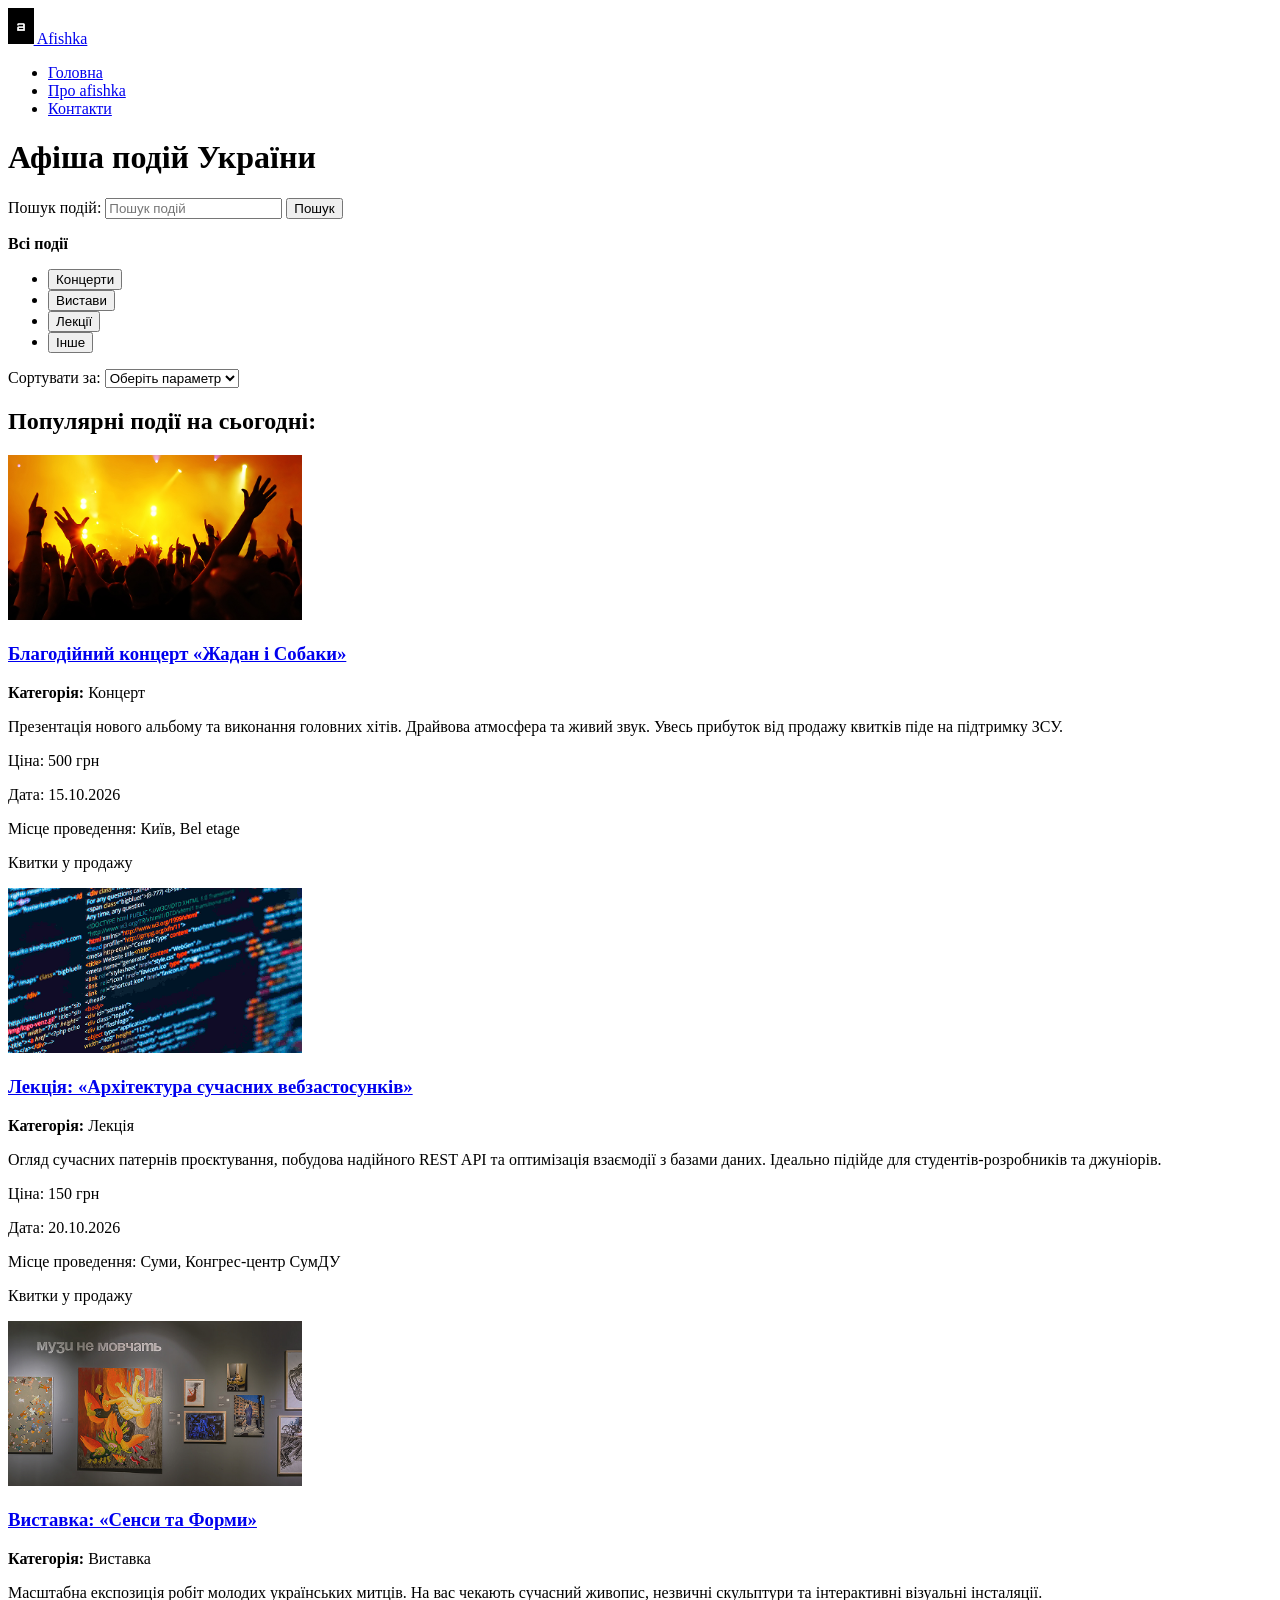
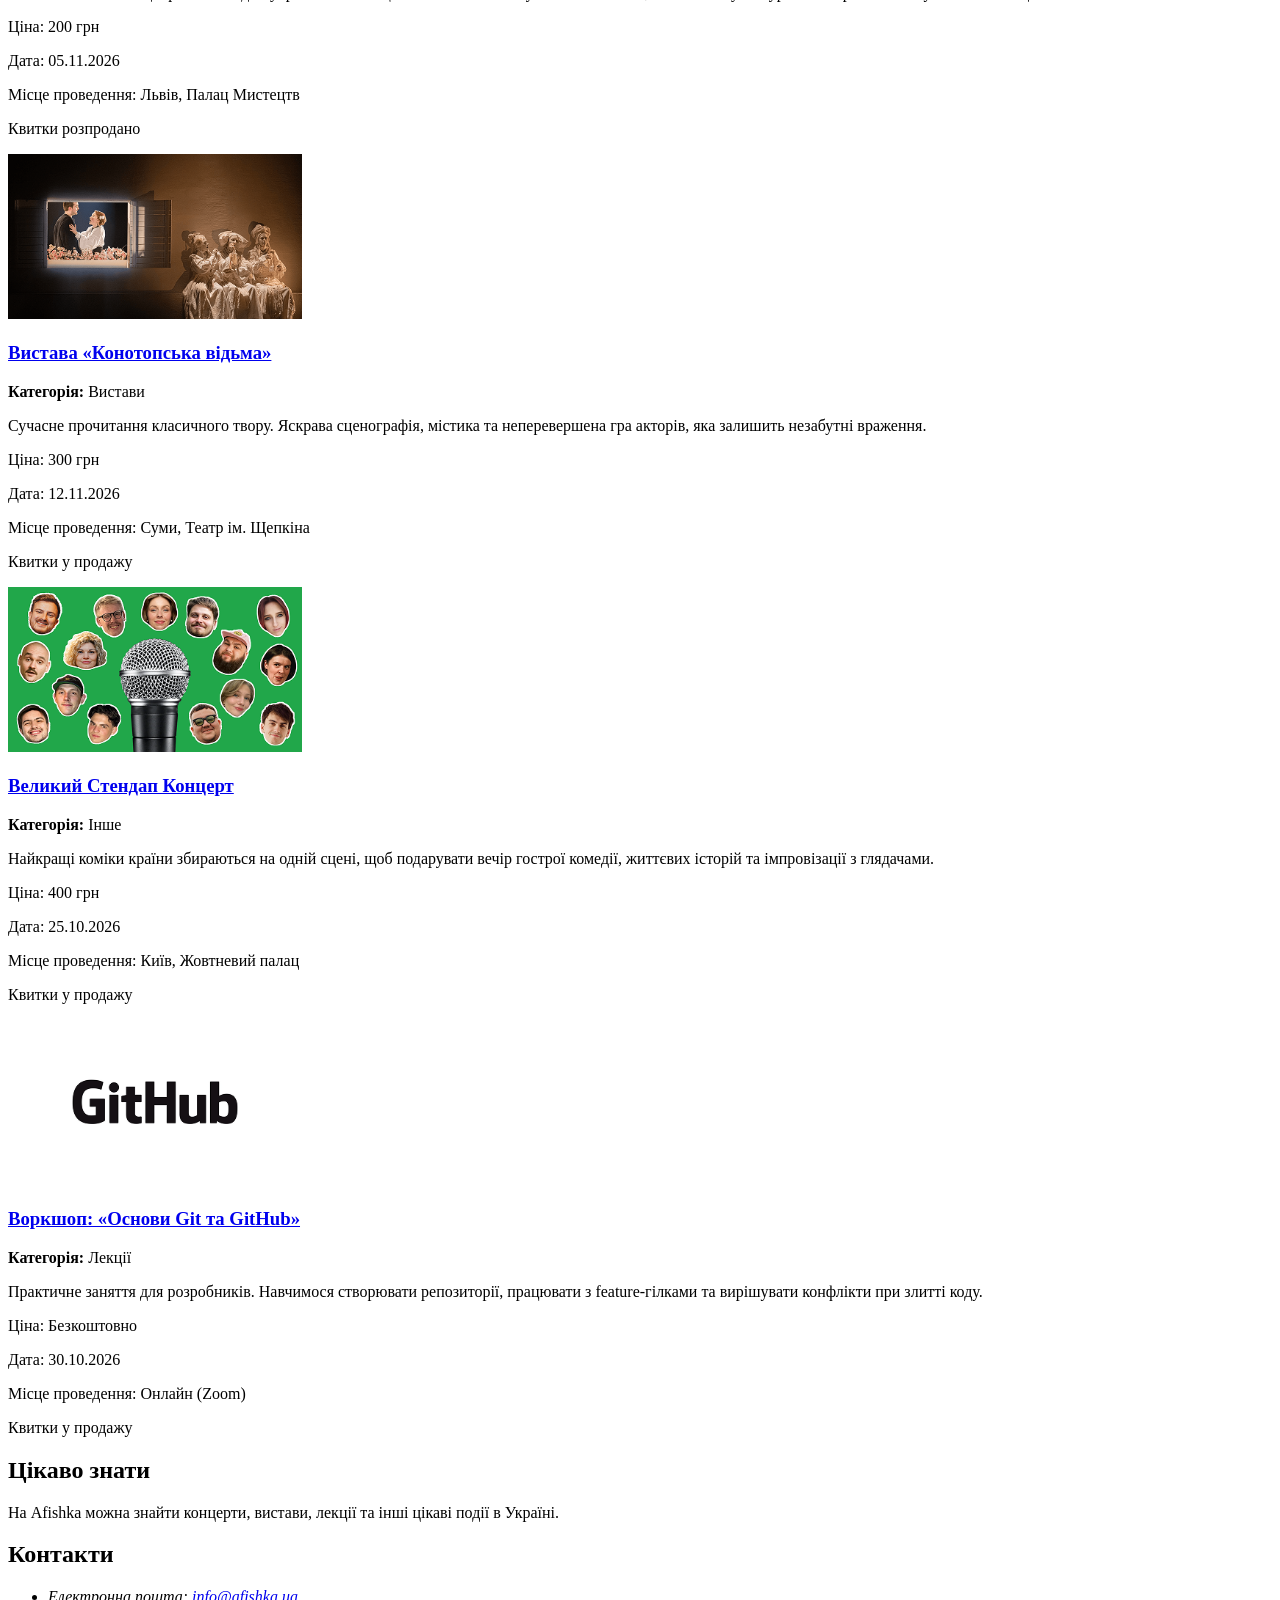
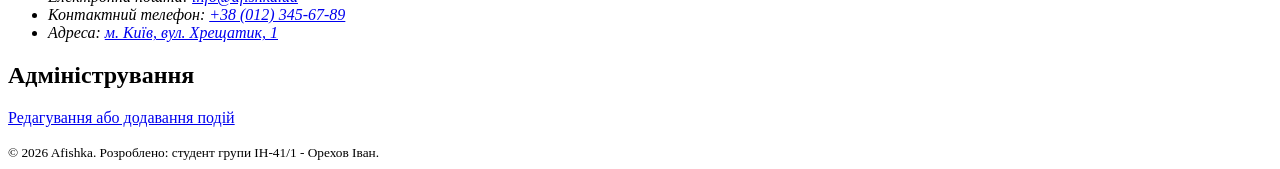
==== commit 61c33c8c: "refactor: add classes and remove some redundant identifiers on html-pages" ====
--- a/index.html
+++ b/index.html
@@ -9,14 +9,14 @@
     />
     <link type="image/x-icon" sizes="32x32" rel="icon" href="favicon.ico" />
     <title>Каталог подій – Afishka</title>
-    <link rel="stylesheet" href="style.css" />
+    <link rel="stylesheet" href="css/main.css" />
     <!-- Додав для майбутньої стилізації (Поки що не використовується) -->
     <script src="script.js" defer></script>
     <!-- Додав для майбутньої функціональності (Поки що не використовується) -->
   </head>
 
   <body>
-    <header>
+    <header class="site-header">
       <a href="index.html">
         <img
           fetchpriority="high"
@@ -34,9 +34,9 @@
         />
         Afishka
       </a>
-      <nav id="header-nav" aria-label="Основна навігація">
-        <ul>
-          <li class="nav-item">
+      <nav class="header-nav" aria-label="Основна навігація">
+        <ul class="nav-list">
+          <li class="nav-list__item">
             <a
               href="index.html"
               aria-current="page"
@@ -44,12 +44,12 @@
               >Головна</a
             >
           </li>
-          <li class="nav-item">
+          <li class="nav-list__item">
             <a href="about.html" title="Дізнатися більше інформації про нас"
               >Про afishka</a
             >
           </li>
-          <li class="nav-item">
+          <li class="nav-list__item">
             <a href="#contacts" title="Перейти до контактів">Контакти</a>
           </li>
         </ul>
@@ -57,36 +57,36 @@
     </header>
     <main id="main">
       <h1>Афіша подій України</h1>
-      <search id="header-search" aria-label="Пошук подій">
-        <form id="search-form">
-          <label for="search-input">Пошук подій:</label>
-          <input
+      <search class="header-search" id="header-search" aria-label="Пошук подій">
+        <form class="form" id="search-form">
+          <label class="form__label" for="search-input">Пошук подій:</label>
+          <input class="form__input"
             type="search"
             placeholder="Пошук подій"
             id="search-input"
             name="search"
           />
-          <button type="submit">Пошук</button>
+          <button class="button button--primary" type="submit">Пошук</button>
         </form>
       </search>
       <p><strong>Всі події</strong></p>
-      <ul id="category-list">
-        <li><button type="button" class="category-item">Концерти</button></li>
-        <li><button type="button" class="category-item">Вистави</button></li>
-        <li><button type="button" class="category-item">Лекції</button></li>
-        <li><button type="button" class="category-item">Інше</button></li>
+      <ul class="category-list">
+        <li><button class="category-list__item" type="button">Концерти</button></li>
+        <li><button class="category-list__item" type="button">Вистави</button></li>
+        <li><button class="category-list__item" type="button">Лекції</button></li>
+        <li><button class="category-list__item" type="button">Інше</button></li>
       </ul>
-      <label for="sorting-select">Сортувати за:</label>
-      <select id="sorting-select" name="sorting">
-        <option selected disabled value="">Оберіть параметр</option>
-        <option class="sorting-option" value="name">За назвою</option>
-        <option class="sorting-option" value="price">За ціною</option>
-        <option class="sorting-option" value="date">За датою</option>
+      <label class="form__label" for="sorting-select">Сортувати за:</label>
+      <select class="form__select" id="sorting-select" name="sorting">
+        <option class="form__option" selected disabled value="">Оберіть параметр</option>
+        <option class="form__option" value="name">За назвою</option>
+        <option class="form__option" value="price">За ціною</option>
+        <option class="form__option" value="date">За датою</option>
       </select>
       <section id="events-container">
         <h2>Популярні події на сьогодні:</h2>
         <article class="event-card">
-          <img
+          <img class="event-card__image"
             src="images/event1-L.png"
             srcset="
               images/event1-S.png  400w,
@@ -100,22 +100,23 @@
             title="Благодійний концерт «Жадан і Собаки»"
             loading="lazy"
           />
-          <h3>
+          <h3 class="event-card__title">
             <a href="details.html">Благодійний концерт «Жадан і Собаки»</a>
           </h3>
-          <p><strong>Категорія:</strong> Концерт</p>
-          <p>
+          <p class="event-card__category"><strong>Категорія:</strong> Концерт</p>
+          <p class="event-card__description">
             Презентація нового альбому та виконання головних хітів. Драйвова
             атмосфера та живий звук. Увесь прибуток від продажу квитків піде на
             підтримку ЗСУ.
           </p>
-          <p>Ціна: <data value="500">500 грн</data></p>
-          <p>Дата: <time datetime="2026-10-15">15.10.2026</time></p>
-          <p>Місце проведення: Київ, Bel etage</p>
-        </article>
-
-        <article class="event-card">
-          <img
+          <p class="event-card__price">Ціна: <data value="500">500 грн</data></p>
+          <p class="event-card__date">Дата: <time datetime="2026-10-15">15.10.2026</time></p>
+          <p class="event-card__venue">Місце проведення: Київ, Bel etage</p>
+          <p class="event-card__status" data-status="available">Квитки у продажу</p>
+        </article>
+
+        <article class="event-card">
+          <img class="event-card__image"
             src="images/event2-L.png"
             srcset="
               images/event2-S.png  400w,
@@ -129,24 +130,25 @@
             title="Лекція: «Архітектура сучасних вебзастосунків»"
             loading="lazy"
           />
-          <h3>
+          <h3 class="event-card__title">
             <a href="details.html"
               >Лекція: «Архітектура сучасних вебзастосунків»</a
             >
           </h3>
-          <p><strong>Категорія:</strong> Лекція</p>
-          <p>
+          <p class="event-card__category"><strong>Категорія:</strong> Лекція</p>
+          <p class="event-card__description">
             Огляд сучасних патернів проєктування, побудова надійного REST API та
             оптимізація взаємодії з базами даних. Ідеально підійде для
             студентів-розробників та джуніорів.
           </p>
-          <p>Ціна: <data value="150">150 грн</data></p>
-          <p>Дата: <time datetime="2026-10-20">20.10.2026</time></p>
-          <p>Місце проведення: Суми, Конгрес-центр СумДУ</p>
-        </article>
-
-        <article class="event-card">
-          <img
+          <p class="event-card__price">Ціна: <data value="150">150 грн</data></p>
+          <p class="event-card__date">Дата: <time datetime="2026-10-20">20.10.2026</time></p>
+          <p class="event-card__venue">Місце проведення: Суми, Конгрес-центр СумДУ</p>
+          <p class="event-card__status" data-status="available">Квитки у продажу</p>
+        </article>
+
+        <article class="event-card">
+          <img class="event-card__image"
             src="images/event3-L.png"
             srcset="
               images/event3-S.png  400w,
@@ -160,19 +162,20 @@
             title="Виставка: «Сенси та Форми»"
             loading="lazy"
           />
-          <h3><a href="details.html">Виставка: «Сенси та Форми»</a></h3>
-          <p><strong>Категорія:</strong> Виставка</p>
-          <p>
+          <h3 class="event-card__title"><a href="details.html">Виставка: «Сенси та Форми»</a></h3>
+          <p class="event-card__category"><strong>Категорія:</strong> Виставка</p>
+          <p class="event-card__description">
             Масштабна експозиція робіт молодих українських митців. На вас
             чекають сучасний живопис, незвичні скульптури та інтерактивні
             візуальні інсталяції.
           </p>
-          <p>Ціна: <data value="200">200 грн</data></p>
-          <p>Дата: <time datetime="2026-11-05">05.11.2026</time></p>
-          <p>Місце проведення: Львів, Палац Мистецтв</p>
-        </article>
-        <article class="event-card">
-          <img
+          <p class="event-card__price">Ціна: <data value="200">200 грн</data></p>
+          <p class="event-card__date">Дата: <time datetime="2026-11-05">05.11.2026</time></p>
+          <p class="event-card__venue">Місце проведення: Львів, Палац Мистецтв</p>
+          <p class="event-card__status" data-status="sold-out">Квитки розпродано</p>
+        </article>
+        <article class="event-card">
+          <img class="event-card__image"
             src="images/event4-L.png"
             srcset="
               images/event4-S.png  400w,
@@ -186,19 +189,20 @@
             title="Вистава «Конотопська відьма»"
             loading="lazy"
           />
-          <h3><a href="details.html">Вистава «Конотопська відьма»</a></h3>
-          <p><strong>Категорія:</strong> Вистави</p>
-          <p>
+          <h3 class="event-card__title"><a href="details.html">Вистава «Конотопська відьма»</a></h3>
+          <p class="event-card__category"><strong>Категорія:</strong> Вистави</p>
+          <p class="event-card__description">
             Сучасне прочитання класичного твору. Яскрава сценографія, містика та
             неперевершена гра акторів, яка залишить незабутні враження.
           </p>
-          <p>Ціна: <data value="300">300 грн</data></p>
-          <p>Дата: <time datetime="2026-11-12">12.11.2026</time></p>
-          <p>Місце проведення: Суми, Театр ім. Щепкіна</p>
-        </article>
-
-        <article class="event-card">
-          <img
+          <p class="event-card__price">Ціна: <data value="300">300 грн</data></p>
+          <p class="event-card__date">Дата: <time datetime="2026-11-12">12.11.2026</time></p>
+          <p class="event-card__venue">Місце проведення: Суми, Театр ім. Щепкіна</p>
+          <p class="event-card__status" data-status="available">Квитки у продажу</p>
+        </article>
+
+        <article class="event-card">
+          <img class="event-card__image"
             src="images/event5-L.png"
             srcset="
               images/event5-S.png  400w,
@@ -212,19 +216,20 @@
             title="Великий Стендап Концерт"
             loading="lazy"
           />
-          <h3><a href="details.html">Великий Стендап Концерт</a></h3>
-          <p><strong>Категорія:</strong> Інше</p>
-          <p>
+          <h3 class="event-card__title"><a href="details.html">Великий Стендап Концерт</a></h3>
+          <p class="event-card__category"><strong>Категорія:</strong> Інше</p>
+          <p class="event-card__description">
             Найкращі коміки країни збираються на одній сцені, щоб подарувати
             вечір гострої комедії, життєвих історій та імпровізації з глядачами.
           </p>
-          <p>Ціна: <data value="400">400 грн</data></p>
-          <p>Дата: <time datetime="2026-10-25">25.10.2026</time></p>
-          <p>Місце проведення: Київ, Жовтневий палац</p>
-        </article>
-
-        <article class="event-card">
-          <img
+          <p class="event-card__price">Ціна: <data value="400">400 грн</data></p>
+          <p class="event-card__date">Дата: <time datetime="2026-10-25">25.10.2026</time></p>
+          <p class="event-card__venue">Місце проведення: Київ, Жовтневий палац</p>
+          <p class="event-card__status" data-status="available">Квитки у продажу</p>
+        </article>
+
+        <article class="event-card">
+          <img class="event-card__image"
             src="images/event6-L.png"
             srcset="
               images/event6-S.png  400w,
@@ -238,41 +243,42 @@
             title="Воркшоп: «Основи Git та GitHub»"
             loading="lazy"
           />
-          <h3><a href="details.html">Воркшоп: «Основи Git та GitHub»</a></h3>
-          <p><strong>Категорія:</strong> Лекції</p>
-          <p>
+          <h3 class="event-card__title"><a href="details.html">Воркшоп: «Основи Git та GitHub»</a></h3>
+          <p class="event-card__category"><strong>Категорія:</strong> Лекції</p>
+          <p class="event-card__description">
             Практичне заняття для розробників. Навчимося створювати репозиторії,
             працювати з feature-гілками та вирішувати конфлікти при злитті коду.
           </p>
-          <p>Ціна: <data value="0">Безкоштовно</data></p>
-          <p>Дата: <time datetime="2026-10-30">30.10.2026</time></p>
-          <p>Місце проведення: Онлайн (Zoom)</p>
+          <p class="event-card__price">Ціна: <data value="0">Безкоштовно</data></p>
+          <p class="event-card__date">Дата: <time datetime="2026-10-30">30.10.2026</time></p>
+          <p class="event-card__venue">Місце проведення: Онлайн (Zoom)</p>
+          <p class="event-card__status" data-status="available">Квитки у продажу</p>
         </article>
       </section>
-      <aside id="interesting-facts">
-        <h2>Цікаво знати</h2>
-        <p>
+      <aside class="interesting-facts" id="interesting-facts">
+        <h2 class="interesting-facts__title">Цікаво знати</h2>
+        <p class="interesting-facts__text">
           На Afishka можна знайти концерти, вистави, лекції та інші цікаві події
           в Україні.
         </p>
       </aside>
     </main>
-    <footer>
+    <footer class="site-footer">
       <section id="contacts">
         <h2>Контакти</h2>
         <address>
-          <ul>
-            <li>Електронна пошта:
+          <ul class="contact-list">
+            <li class="contact-list__item">Електронна пошта:
             <a href="mailto:info@afishka.ua" title="Електронна пошта"
               >info@afishka.ua</a
             ></li>
    
-            <li>Контактний телефон:
+            <li class="contact-list__item">Контактний телефон:
             <a href="tel:+380123456789" title="Контактний телефон"
               >+38 (012) 345-67-89</a
             ></li>
   
-            <li>Адреса:
+            <li class="contact-list__item">Адреса:
             <a
               href="https://maps.google.com/?q=Kyiv"
               title="Переглянути на карті"
@@ -282,7 +288,7 @@
           </ul>
         </address>
       </section>
-        <section id="admin-section">
+        <section class="admin-section">
         <h2>Адміністрування</h2>
         <p>
             <a href="admin.html" title="Перейти до адміністративної панелі"
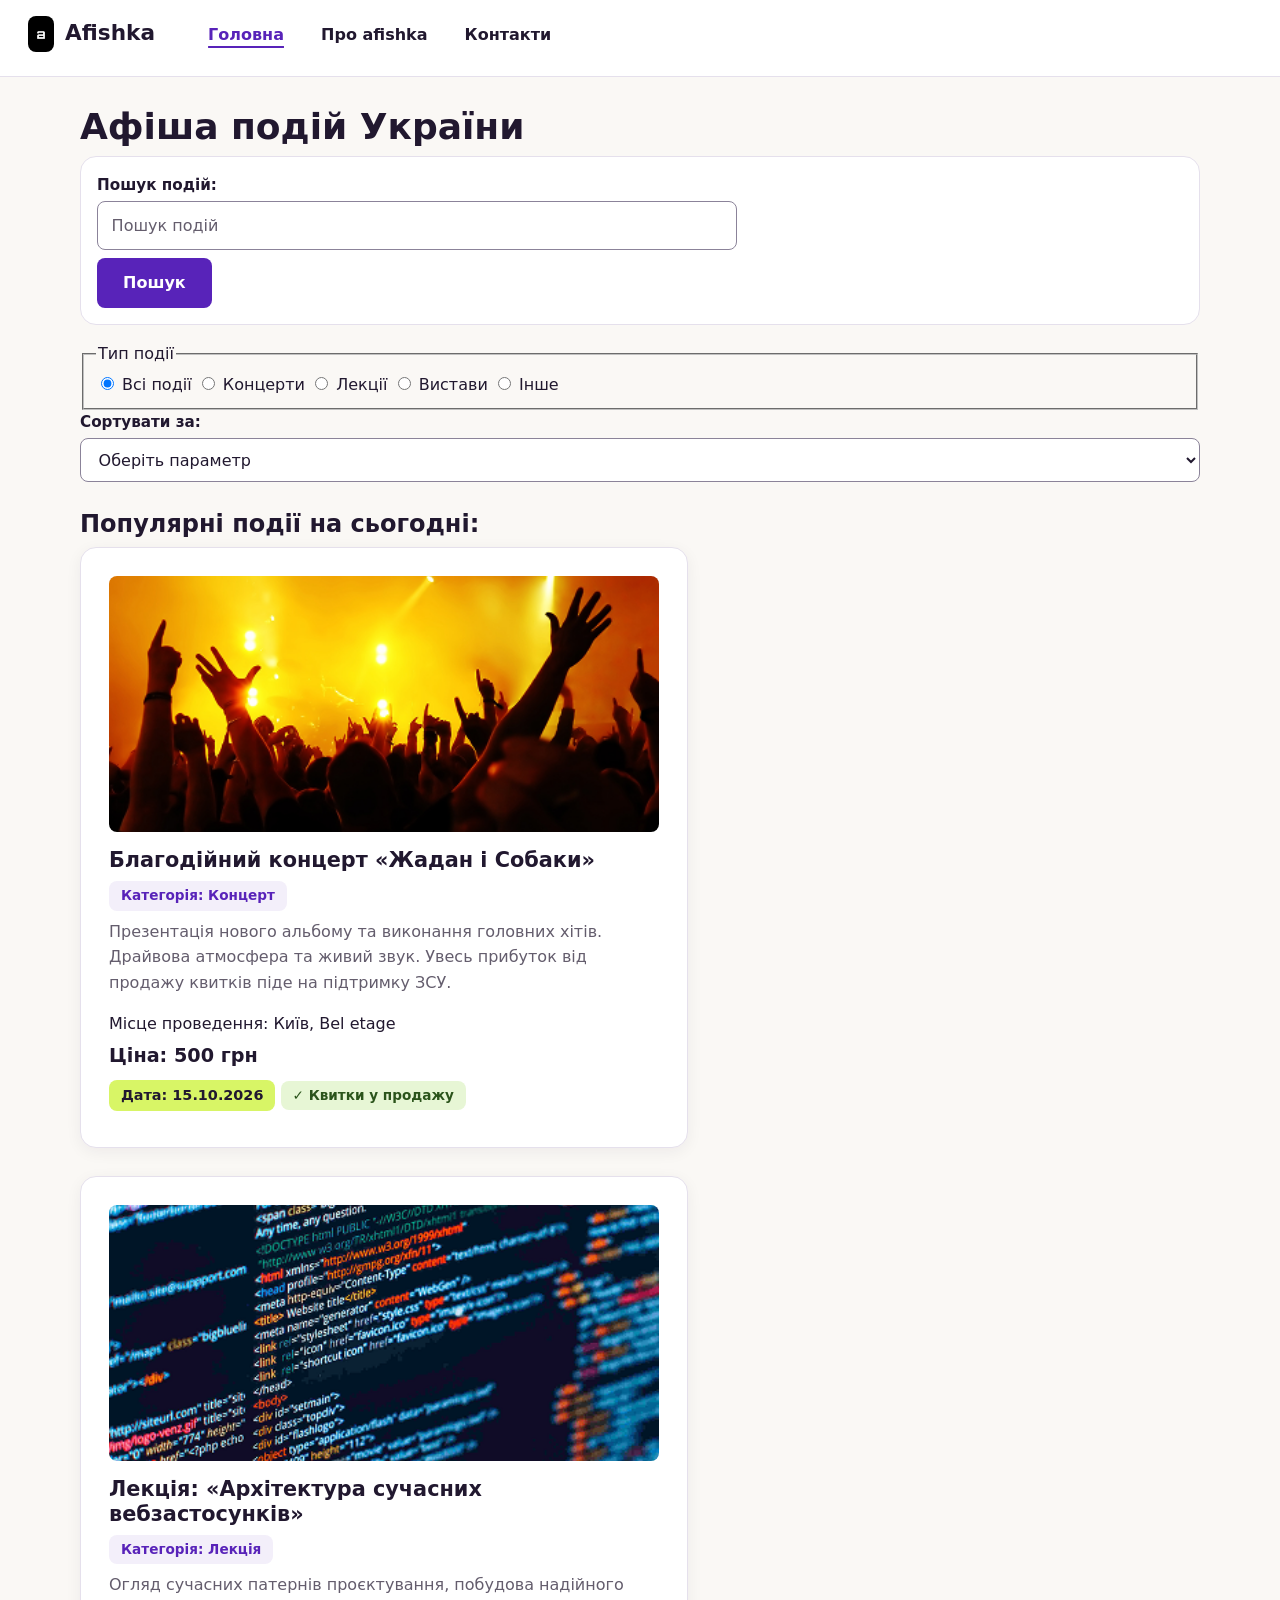
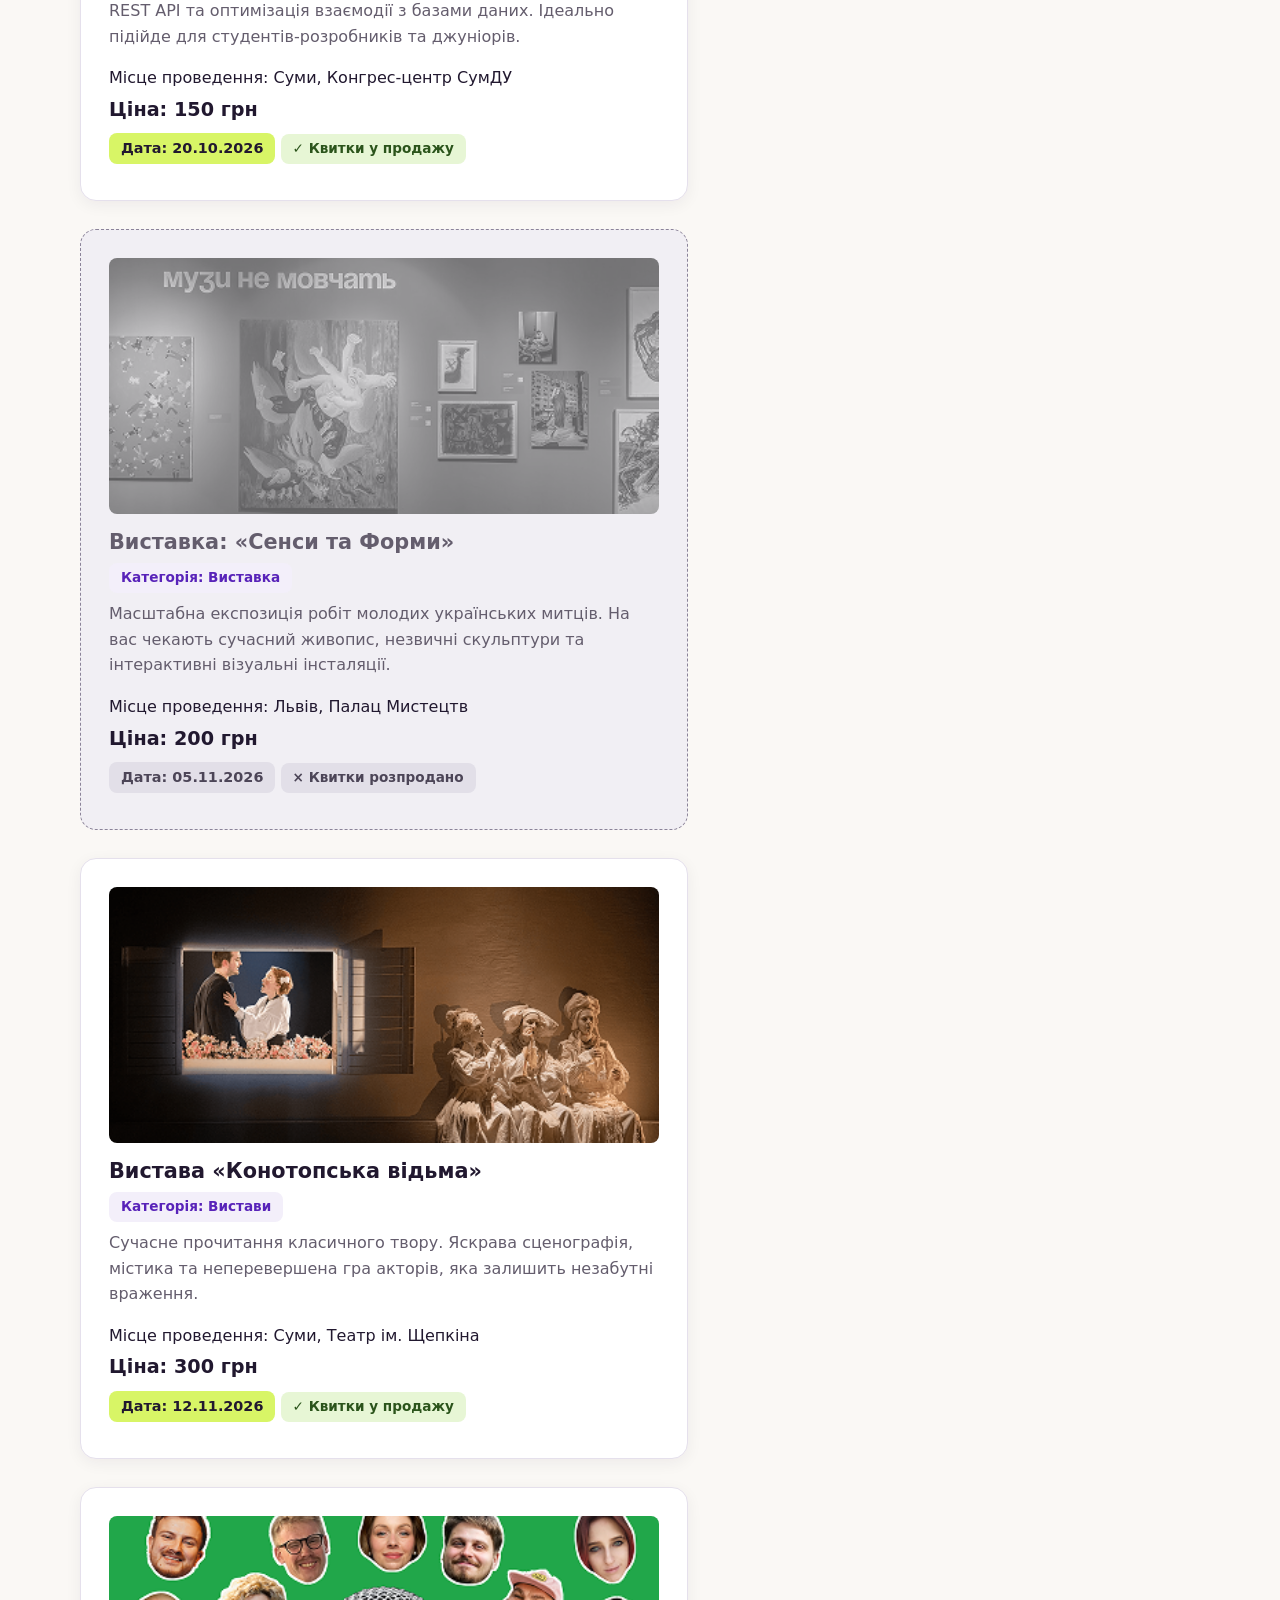
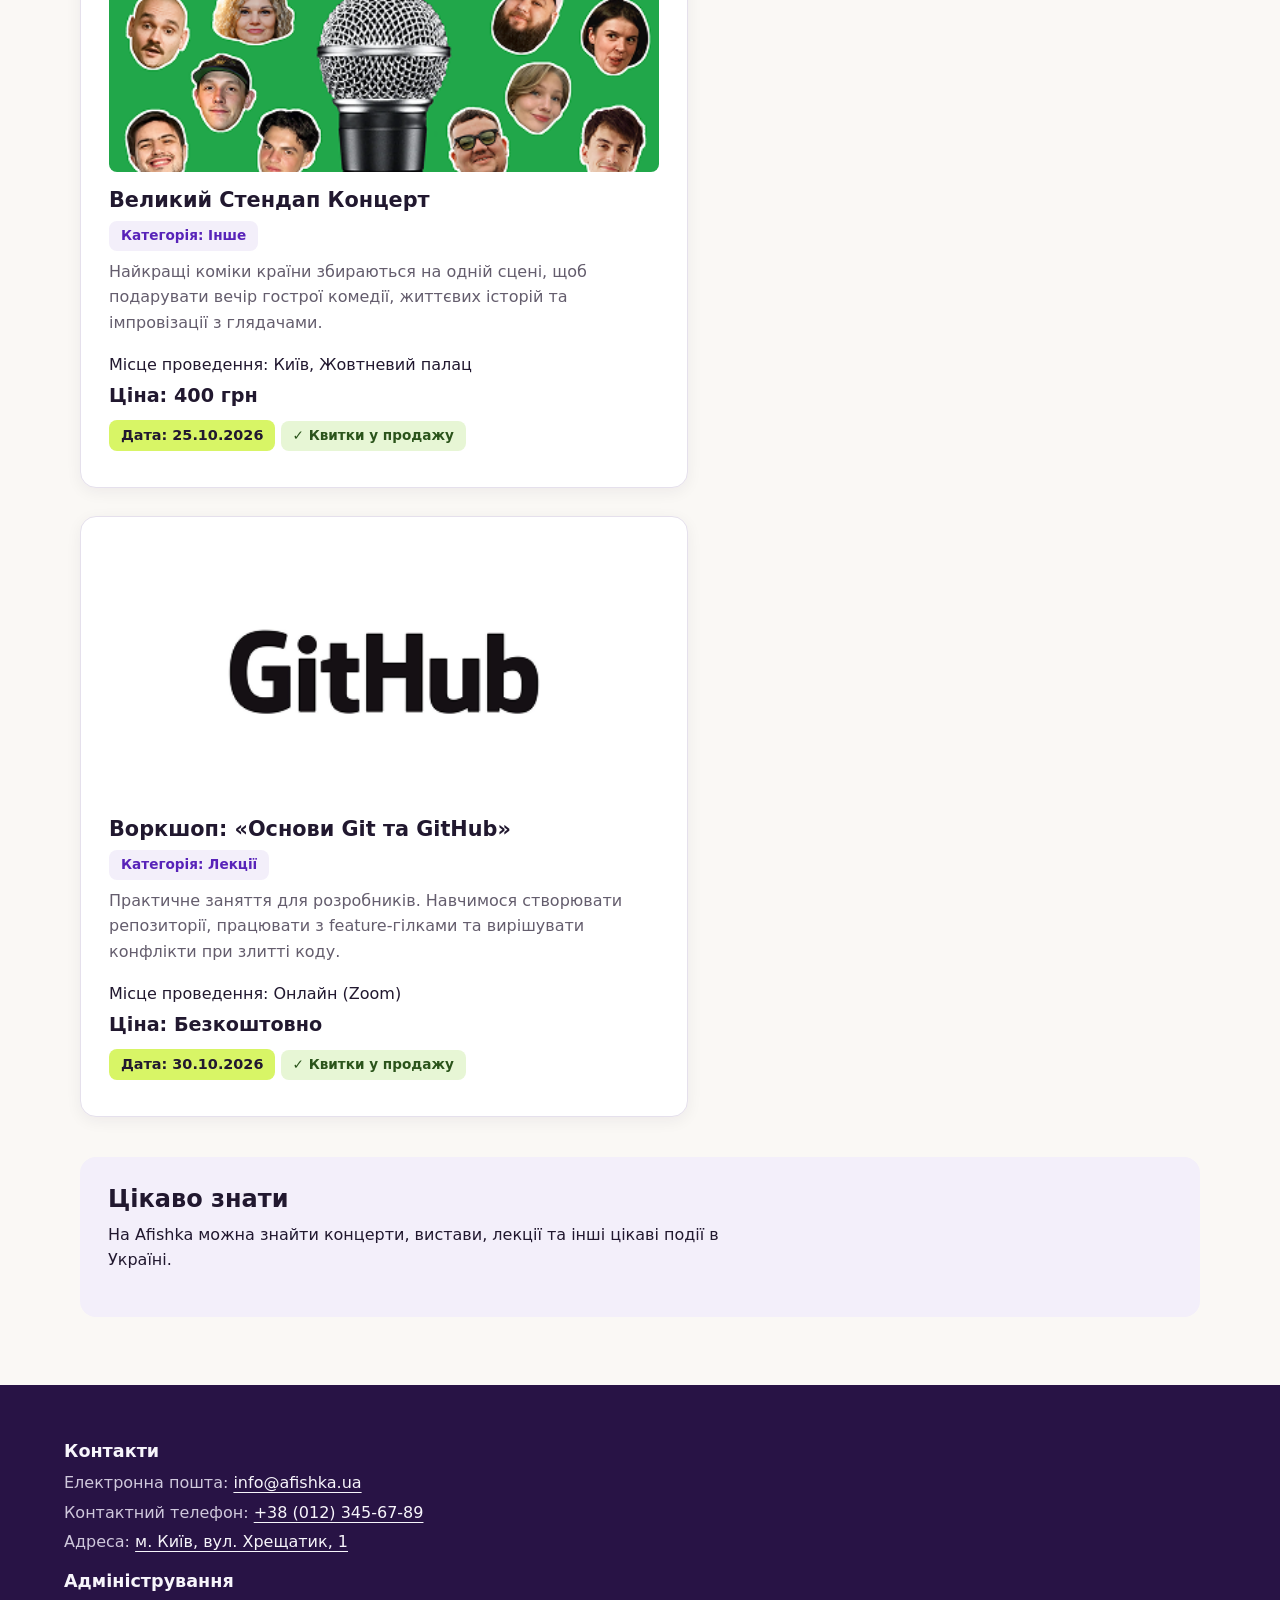
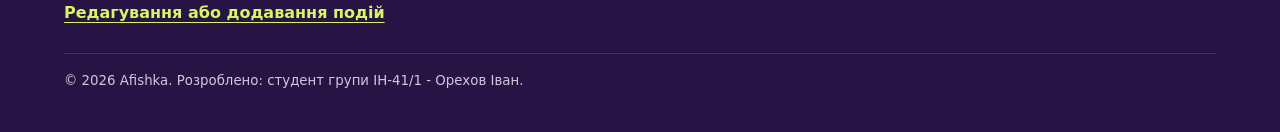
==== commit ad0c0fa6: "refactor: update HTML structure and classes for Flexbox layout" ====
--- a/index.html
+++ b/index.html
@@ -17,7 +17,7 @@
 
   <body>
     <header class="site-header">
-      <a href="index.html">
+      <a class="site-header__logo" href="index.html">
         <img
           fetchpriority="high"
           src="images/afishkalogo-L.png"
@@ -57,203 +57,342 @@
     </header>
     <main id="main">
       <h1>Афіша подій України</h1>
-      <search class="header-search" id="header-search" aria-label="Пошук подій">
-        <form class="form" id="search-form">
-          <label class="form__label" for="search-input">Пошук подій:</label>
-          <input class="form__input"
-            type="search"
-            placeholder="Пошук подій"
-            id="search-input"
-            name="search"
-          />
-          <button class="button button--primary" type="submit">Пошук</button>
-        </form>
-      </search>
-      <p><strong>Всі події</strong></p>
-      <ul class="category-list">
-        <li><button class="category-list__item" type="button">Концерти</button></li>
-        <li><button class="category-list__item" type="button">Вистави</button></li>
-        <li><button class="category-list__item" type="button">Лекції</button></li>
-        <li><button class="category-list__item" type="button">Інше</button></li>
-      </ul>
-      <label class="form__label" for="sorting-select">Сортувати за:</label>
-      <select class="form__select" id="sorting-select" name="sorting">
-        <option class="form__option" selected disabled value="">Оберіть параметр</option>
-        <option class="form__option" value="name">За назвою</option>
-        <option class="form__option" value="price">За ціною</option>
-        <option class="form__option" value="date">За датою</option>
-      </select>
+      <div class="catalog-filters">
+        <search
+          class="header-search"
+          id="header-search"
+          aria-label="Пошук подій"
+        >
+          <form class="form" id="search-form">
+            <label class="form__label" for="search-input">Пошук подій:</label>
+            <input
+              class="form__input"
+              type="search"
+              placeholder="Пошук подій"
+              id="search-input"
+              name="search"
+            />
+            <button class="button button--primary" type="submit">Пошук</button>
+          </form>
+        </search>
+        <fieldset class="chips">
+          <legend class="chips__legend">Тип події</legend>
+          <div class="chips__list">
+            <label class="chip">
+              <input
+                class="chip__input"
+                type="radio"
+                name="category"
+                value="all"
+                checked
+              />
+              Всі події
+            </label>
+            <label class="chip">
+              <input
+                class="chip__input"
+                type="radio"
+                name="category"
+                value="concert"
+              />
+              Концерти
+            </label>
+            <label class="chip">
+              <input
+                class="chip__input"
+                type="radio"
+                name="category"
+                value="lecture"
+              />
+              Лекції
+            </label>
+            <label class="chip">
+              <input
+                class="chip__input"
+                type="radio"
+                name="category"
+                value="performance"
+              />
+              Вистави
+            </label>
+            <label class="chip">
+              <input
+                class="chip__input"
+                type="radio"
+                name="category"
+                value="other"
+              />
+              Інше
+            </label>
+          </div>
+        </fieldset>
+        <div class="catalog-filters__sort">
+          <label class="form__label" for="sorting-select">Сортувати за:</label>
+          <select class="form__select" id="sorting-select" name="sorting">
+            <option class="form__option" selected disabled value="">
+              Оберіть параметр
+            </option>
+            <option class="form__option" value="name">За назвою</option>
+            <option class="form__option" value="price">За ціною</option>
+            <option class="form__option" value="date">За датою</option>
+          </select>
+        </div>
+      </div>
       <section id="events-container">
         <h2>Популярні події на сьогодні:</h2>
-        <article class="event-card">
-          <img class="event-card__image"
-            src="images/event1-L.png"
-            srcset="
-              images/event1-S.png  400w,
-              images/event1-M.png  800w,
-              images/event1-L.png 1200w
-            "
-            sizes="(max-width: 600px) 85vw, 
-            (max-width: 900px) 50vw, 
-            23vw"
-            alt="Зображення концерту, скупчення людей"
-            title="Благодійний концерт «Жадан і Собаки»"
-            loading="lazy"
-          />
-          <h3 class="event-card__title">
-            <a href="details.html">Благодійний концерт «Жадан і Собаки»</a>
-          </h3>
-          <p class="event-card__category"><strong>Категорія:</strong> Концерт</p>
-          <p class="event-card__description">
-            Презентація нового альбому та виконання головних хітів. Драйвова
-            атмосфера та живий звук. Увесь прибуток від продажу квитків піде на
-            підтримку ЗСУ.
-          </p>
-          <p class="event-card__price">Ціна: <data value="500">500 грн</data></p>
-          <p class="event-card__date">Дата: <time datetime="2026-10-15">15.10.2026</time></p>
-          <p class="event-card__venue">Місце проведення: Київ, Bel etage</p>
-          <p class="event-card__status" data-status="available">Квитки у продажу</p>
-        </article>
-
-        <article class="event-card">
-          <img class="event-card__image"
-            src="images/event2-L.png"
-            srcset="
-              images/event2-S.png  400w,
-              images/event2-M.png  800w,
-              images/event2-L.png 1200w
-            "
-            sizes="(max-width: 600px) 85vw, 
-            (max-width: 900px) 50vw, 
-            23vw"
-            alt="Зображення розмітки html на екрані монітора"
-            title="Лекція: «Архітектура сучасних вебзастосунків»"
-            loading="lazy"
-          />
-          <h3 class="event-card__title">
-            <a href="details.html"
-              >Лекція: «Архітектура сучасних вебзастосунків»</a
-            >
-          </h3>
-          <p class="event-card__category"><strong>Категорія:</strong> Лекція</p>
-          <p class="event-card__description">
-            Огляд сучасних патернів проєктування, побудова надійного REST API та
-            оптимізація взаємодії з базами даних. Ідеально підійде для
-            студентів-розробників та джуніорів.
-          </p>
-          <p class="event-card__price">Ціна: <data value="150">150 грн</data></p>
-          <p class="event-card__date">Дата: <time datetime="2026-10-20">20.10.2026</time></p>
-          <p class="event-card__venue">Місце проведення: Суми, Конгрес-центр СумДУ</p>
-          <p class="event-card__status" data-status="available">Квитки у продажу</p>
-        </article>
-
-        <article class="event-card">
-          <img class="event-card__image"
-            src="images/event3-L.png"
-            srcset="
-              images/event3-S.png  400w,
-              images/event3-M.png  800w,
-              images/event3-L.png 1200w
-            "
-            sizes="(max-width: 600px) 85vw, 
-            (max-width: 900px) 50vw, 
-            23vw"
-            alt="Зображення картин на стінах виставкової зали"
-            title="Виставка: «Сенси та Форми»"
-            loading="lazy"
-          />
-          <h3 class="event-card__title"><a href="details.html">Виставка: «Сенси та Форми»</a></h3>
-          <p class="event-card__category"><strong>Категорія:</strong> Виставка</p>
-          <p class="event-card__description">
-            Масштабна експозиція робіт молодих українських митців. На вас
-            чекають сучасний живопис, незвичні скульптури та інтерактивні
-            візуальні інсталяції.
-          </p>
-          <p class="event-card__price">Ціна: <data value="200">200 грн</data></p>
-          <p class="event-card__date">Дата: <time datetime="2026-11-05">05.11.2026</time></p>
-          <p class="event-card__venue">Місце проведення: Львів, Палац Мистецтв</p>
-          <p class="event-card__status" data-status="sold-out">Квитки розпродано</p>
-        </article>
-        <article class="event-card">
-          <img class="event-card__image"
-            src="images/event4-L.png"
-            srcset="
-              images/event4-S.png  400w,
-              images/event4-M.png  800w,
-              images/event4-L.png 1200w
-            "
-            sizes="(max-width: 600px) 85vw, 
-            (max-width: 900px) 50vw, 
-            23vw"
-            alt="Актори на сцені театру в історичних костюмах"
-            title="Вистава «Конотопська відьма»"
-            loading="lazy"
-          />
-          <h3 class="event-card__title"><a href="details.html">Вистава «Конотопська відьма»</a></h3>
-          <p class="event-card__category"><strong>Категорія:</strong> Вистави</p>
-          <p class="event-card__description">
-            Сучасне прочитання класичного твору. Яскрава сценографія, містика та
-            неперевершена гра акторів, яка залишить незабутні враження.
-          </p>
-          <p class="event-card__price">Ціна: <data value="300">300 грн</data></p>
-          <p class="event-card__date">Дата: <time datetime="2026-11-12">12.11.2026</time></p>
-          <p class="event-card__venue">Місце проведення: Суми, Театр ім. Щепкіна</p>
-          <p class="event-card__status" data-status="available">Квитки у продажу</p>
-        </article>
-
-        <article class="event-card">
-          <img class="event-card__image"
-            src="images/event5-L.png"
-            srcset="
-              images/event5-S.png  400w,
-              images/event5-M.png  800w,
-              images/event5-L.png 1200w
-            "
-            sizes="(max-width: 600px) 85vw, 
-            (max-width: 900px) 50vw, 
-            23vw"
-            alt="Веселе зображення коміків на зеленому тлі"
-            title="Великий Стендап Концерт"
-            loading="lazy"
-          />
-          <h3 class="event-card__title"><a href="details.html">Великий Стендап Концерт</a></h3>
-          <p class="event-card__category"><strong>Категорія:</strong> Інше</p>
-          <p class="event-card__description">
-            Найкращі коміки країни збираються на одній сцені, щоб подарувати
-            вечір гострої комедії, життєвих історій та імпровізації з глядачами.
-          </p>
-          <p class="event-card__price">Ціна: <data value="400">400 грн</data></p>
-          <p class="event-card__date">Дата: <time datetime="2026-10-25">25.10.2026</time></p>
-          <p class="event-card__venue">Місце проведення: Київ, Жовтневий палац</p>
-          <p class="event-card__status" data-status="available">Квитки у продажу</p>
-        </article>
-
-        <article class="event-card">
-          <img class="event-card__image"
-            src="images/event6-L.png"
-            srcset="
-              images/event6-S.png  400w,
-              images/event6-M.png  800w,
-              images/event6-L.png 1200w
-            "
-            sizes="(max-width: 600px) 85vw, 
-            (max-width: 900px) 50vw, 
-            23vw"
-            alt="Зображення логотипу GitHub"
-            title="Воркшоп: «Основи Git та GitHub»"
-            loading="lazy"
-          />
-          <h3 class="event-card__title"><a href="details.html">Воркшоп: «Основи Git та GitHub»</a></h3>
-          <p class="event-card__category"><strong>Категорія:</strong> Лекції</p>
-          <p class="event-card__description">
-            Практичне заняття для розробників. Навчимося створювати репозиторії,
-            працювати з feature-гілками та вирішувати конфлікти при злитті коду.
-          </p>
-          <p class="event-card__price">Ціна: <data value="0">Безкоштовно</data></p>
-          <p class="event-card__date">Дата: <time datetime="2026-10-30">30.10.2026</time></p>
-          <p class="event-card__venue">Місце проведення: Онлайн (Zoom)</p>
-          <p class="event-card__status" data-status="available">Квитки у продажу</p>
-        </article>
+        <div class="events-list">
+          <article class="event-card">
+            <img
+              class="event-card__image"
+              src="images/event1-L.png"
+              srcset="
+                images/event1-S.png  400w,
+                images/event1-M.png  800w,
+                images/event1-L.png 1200w
+              "
+              sizes="(max-width: 600px) 85vw, 
+              (max-width: 900px) 50vw, 
+              23vw"
+              alt="Зображення концерту, скупчення людей"
+              title="Благодійний концерт «Жадан і Собаки»"
+              loading="lazy"
+            />
+            <h3 class="event-card__title">
+              <a href="details.html">Благодійний концерт «Жадан і Собаки»</a>
+            </h3>
+            <p class="event-card__category">
+              <strong>Категорія:</strong> Концерт
+            </p>
+            <p class="event-card__description">
+              Презентація нового альбому та виконання головних хітів. Драйвова
+              атмосфера та живий звук. Увесь прибуток від продажу квитків піде
+              на підтримку ЗСУ.
+            </p>
+            <p class="event-card__venue">Місце проведення: Київ, Bel etage</p>
+            <div class="event-card__footer">
+              <p class="event-card__price">
+                Ціна: <data value="500">500 грн</data>
+              </p>
+              <p class="event-card__date">
+                Дата: <time datetime="2026-10-15">15.10.2026</time>
+              </p>
+              <p class="event-card__status" data-status="available">
+                Квитки у продажу
+              </p>
+            </div>
+          </article>
+
+          <article class="event-card">
+            <img
+              class="event-card__image"
+              src="images/event2-L.png"
+              srcset="
+                images/event2-S.png  400w,
+                images/event2-M.png  800w,
+                images/event2-L.png 1200w
+              "
+              sizes="(max-width: 600px) 85vw, 
+              (max-width: 900px) 50vw, 
+              23vw"
+              alt="Зображення розмітки html на екрані монітора"
+              title="Лекція: «Архітектура сучасних вебзастосунків»"
+              loading="lazy"
+            />
+            <h3 class="event-card__title">
+              <a href="details.html"
+                >Лекція: «Архітектура сучасних вебзастосунків»</a
+              >
+            </h3>
+            <p class="event-card__category">
+              <strong>Категорія:</strong> Лекція
+            </p>
+            <p class="event-card__description">
+              Огляд сучасних патернів проєктування, побудова надійного REST API
+              та оптимізація взаємодії з базами даних. Ідеально підійде для
+              студентів-розробників та джуніорів.
+            </p>
+            <p class="event-card__venue">
+              Місце проведення: Суми, Конгрес-центр СумДУ
+            </p>
+            <div class="event-card__footer">
+              <p class="event-card__price">
+                Ціна: <data value="150">150 грн</data>
+              </p>
+              <p class="event-card__date">
+                Дата: <time datetime="2026-10-20">20.10.2026</time>
+              </p>
+              <p class="event-card__status" data-status="available">
+                Квитки у продажу
+              </p>
+            </div>
+          </article>
+
+          <article class="event-card">
+            <img
+              class="event-card__image"
+              src="images/event3-L.png"
+              srcset="
+                images/event3-S.png  400w,
+                images/event3-M.png  800w,
+                images/event3-L.png 1200w
+              "
+              sizes="(max-width: 600px) 85vw, 
+              (max-width: 900px) 50vw, 
+              23vw"
+              alt="Зображення картин на стінах виставкової зали"
+              title="Виставка: «Сенси та Форми»"
+              loading="lazy"
+            />
+            <h3 class="event-card__title">
+              <a href="details.html">Виставка: «Сенси та Форми»</a>
+            </h3>
+            <p class="event-card__category">
+              <strong>Категорія:</strong> Виставка
+            </p>
+            <p class="event-card__description">
+              Масштабна експозиція робіт молодих українських митців. На вас
+              чекають сучасний живопис, незвичні скульптури та інтерактивні
+              візуальні інсталяції.
+            </p>
+            <p class="event-card__venue">
+              Місце проведення: Львів, Палац Мистецтв
+            </p>
+            <div class="event-card__footer">
+              <p class="event-card__price">
+                Ціна: <data value="200">200 грн</data>
+              </p>
+              <p class="event-card__date">
+                Дата: <time datetime="2026-11-05">05.11.2026</time>
+              </p>
+              <p class="event-card__status" data-status="sold-out">
+                Квитки розпродано
+              </p>
+            </div>
+          </article>
+          <article class="event-card">
+            <img
+              class="event-card__image"
+              src="images/event4-L.png"
+              srcset="
+                images/event4-S.png  400w,
+                images/event4-M.png  800w,
+                images/event4-L.png 1200w
+              "
+              sizes="(max-width: 600px) 85vw, 
+              (max-width: 900px) 50vw, 
+              23vw"
+              alt="Актори на сцені театру в історичних костюмах"
+              title="Вистава «Конотопська відьма»"
+              loading="lazy"
+            />
+            <h3 class="event-card__title">
+              <a href="details.html">Вистава «Конотопська відьма»</a>
+            </h3>
+            <p class="event-card__category">
+              <strong>Категорія:</strong> Вистави
+            </p>
+            <p class="event-card__description">
+              Сучасне прочитання класичного твору. Яскрава сценографія, містика
+              та неперевершена гра акторів, яка залишить незабутні враження.
+            </p>
+            <p class="event-card__venue">
+              Місце проведення: Суми, Театр ім. Щепкіна
+            </p>
+            <div class="event-card__footer">
+              <p class="event-card__price">
+                Ціна: <data value="300">300 грн</data>
+              </p>
+              <p class="event-card__date">
+                Дата: <time datetime="2026-11-12">12.11.2026</time>
+              </p>
+              <p class="event-card__status" data-status="available">
+                Квитки у продажу
+              </p>
+            </div>
+          </article>
+
+          <article class="event-card">
+            <img
+              class="event-card__image"
+              src="images/event5-L.png"
+              srcset="
+                images/event5-S.png  400w,
+                images/event5-M.png  800w,
+                images/event5-L.png 1200w
+              "
+              sizes="(max-width: 600px) 85vw, 
+              (max-width: 900px) 50vw, 
+              23vw"
+              alt="Веселе зображення коміків на зеленому тлі"
+              title="Великий Стендап Концерт"
+              loading="lazy"
+            />
+            <h3 class="event-card__title">
+              <a href="details.html">Великий Стендап Концерт</a>
+            </h3>
+            <p class="event-card__category"><strong>Категорія:</strong> Інше</p>
+            <p class="event-card__description">
+              Найкращі коміки країни збираються на одній сцені, щоб подарувати
+              вечір гострої комедії, життєвих історій та імпровізації з
+              глядачами.
+            </p>
+            <p class="event-card__venue">
+              Місце проведення: Київ, Жовтневий палац
+            </p>
+            <div class="event-card__footer">
+              <p class="event-card__price">
+                Ціна: <data value="400">400 грн</data>
+              </p>
+              <p class="event-card__date">
+                Дата: <time datetime="2026-10-25">25.10.2026</time>
+              </p>
+              <p class="event-card__status" data-status="available">
+                Квитки у продажу
+              </p>
+            </div>
+          </article>
+
+          <article class="event-card">
+            <img
+              class="event-card__image"
+              src="images/event6-L.png"
+              srcset="
+                images/event6-S.png  400w,
+                images/event6-M.png  800w,
+                images/event6-L.png 1200w
+              "
+              sizes="(max-width: 600px) 85vw, 
+              (max-width: 900px) 50vw, 
+              23vw"
+              alt="Зображення логотипу GitHub"
+              title="Воркшоп: «Основи Git та GitHub»"
+              loading="lazy"
+            />
+            <h3 class="event-card__title">
+              <a href="details.html">Воркшоп: «Основи Git та GitHub»</a>
+            </h3>
+            <p class="event-card__category">
+              <strong>Категорія:</strong> Лекції
+            </p>
+            <p class="event-card__description">
+              Практичне заняття для розробників. Навчимося створювати
+              репозиторії, працювати з feature-гілками та вирішувати конфлікти
+              при злитті коду.
+            </p>
+            <p class="event-card__venue">Місце проведення: Онлайн (Zoom)</p>
+            <div class="event-card__footer">
+              <p class="event-card__price">
+                Ціна: <data value="0">Безкоштовно</data>
+              </p>
+              <p class="event-card__date">
+                Дата: <time datetime="2026-10-30">30.10.2026</time>
+              </p>
+              <p class="event-card__status" data-status="available">
+                Квитки у продажу
+              </p>
+            </div>
+          </article>
+        </div>
       </section>
       <aside class="interesting-facts" id="interesting-facts">
         <h2 class="interesting-facts__title">Цікаво знати</h2>
@@ -264,38 +403,47 @@
       </aside>
     </main>
     <footer class="site-footer">
-      <section id="contacts">
-        <h2>Контакти</h2>
-        <address>
-          <ul class="contact-list">
-            <li class="contact-list__item">Електронна пошта:
-            <a href="mailto:info@afishka.ua" title="Електронна пошта"
-              >info@afishka.ua</a
-            ></li>
-   
-            <li class="contact-list__item">Контактний телефон:
-            <a href="tel:+380123456789" title="Контактний телефон"
-              >+38 (012) 345-67-89</a
-            ></li>
-  
-            <li class="contact-list__item">Адреса:
-            <a
-              href="https://maps.google.com/?q=Kyiv"
-              title="Переглянути на карті"
-              target="_blank"
-              >м. Київ, вул. Хрещатик, 1</a
-            ></li>
-          </ul>
-        </address>
-      </section>
+      <div class="site-footer__content">
+        <section id="contacts">
+          <h2>Контакти</h2>
+          <address>
+            <ul class="contact-list">
+              <li class="contact-list__item">
+                Електронна пошта:
+                <a href="mailto:info@afishka.ua" title="Електронна пошта"
+                  >info@afishka.ua</a
+                >
+              </li>
+
+              <li class="contact-list__item">
+                Контактний телефон:
+                <a href="tel:+380123456789" title="Контактний телефон"
+                  >+38 (012) 345-67-89</a
+                >
+              </li>
+
+              <li class="contact-list__item">
+                Адреса:
+                <a
+                  href="https://maps.google.com/?q=Kyiv"
+                  title="Переглянути на карті"
+                  target="_blank"
+                  >м. Київ, вул. Хрещатик, 1</a
+                >
+              </li>
+            </ul>
+          </address>
+        </section>
         <section class="admin-section">
-        <h2>Адміністрування</h2>
-        <p>
+          <h2>Адміністрування</h2>
+          <p>
             <a href="admin.html" title="Перейти до адміністративної панелі"
-          >Редагування або додавання подій</a>
-        </p>
-      </section>  
-      <small
+              >Редагування або додавання подій</a
+            >
+          </p>
+        </section>
+      </div>
+      <small class="site-footer__copy"
         >&copy; 2026 Afishka. Розроблено: студент групи ІН-41/1 - Орехов
         Іван.</small
       >
--- a/css/main.css
+++ b/css/main.css
@@ -0,0 +1,845 @@
+@layer reset, base, components, utilities; /* Оголошення порядку каскадних шарів */
+
+/* Шар reset — скидання базових стилів браузера */
+@layer reset {
+  *,
+  *::before,
+  *::after {
+    box-sizing: border-box;
+  }
+
+  body {
+    margin: 0;
+  }
+
+  img,
+  video,
+  picture {
+    max-inline-size: 100%;
+    block-size: auto;
+  }
+
+  input,
+  button,
+  select,
+  textarea {
+    font: inherit;
+  }
+}
+
+/* Шар base — дизайн-токени з Figma, темна тема та базова типографіка */
+@layer base {
+  :root {
+    color-scheme: light dark;
+
+    /* Кольорові токени (світла тема за макетом Figma) */
+    --color-bg: #faf8f5;
+    --color-surface: #ffffff;
+    --color-surface-alt: #f3effa;
+    --color-surface-soldout: #f1eff4;
+    --color-dark: #281345;
+    --color-on-dark: #f7f5fb;
+    --color-on-dark-muted: #cfc8dc;
+
+    --color-text: #21182f;
+    --color-muted: #645d6d;
+    --color-primary: #5823b9;
+    --color-primary-hover: #41178f;
+    --color-on-primary: #ffffff;
+    --color-accent: #d8f566;
+    --color-on-accent: #21182f;
+
+    --color-border: #8b8399;
+    --color-border-subtle: #e5e0ec;
+    --color-focus: #5823b9;
+    --color-error: #b91c1c;
+
+    --color-success-bg: #e7f6d5;
+    --color-success-text: #2b541b;
+    --color-soldout-bg: #e2dfe8;
+    --color-soldout-text: #4c4557;
+
+    /* Токени шрифтів */
+    --font-body: system-ui, -apple-system, 'Segoe UI', Roboto, sans-serif;
+    --font-heading: 'Segoe UI', system-ui, -apple-system, Roboto, sans-serif;
+
+    /* Шкала відступів */
+    --space-xs: 0.25rem;
+    --space-s: 0.5rem;
+    --space-m: 1rem;
+    --space-l: 1.75rem;
+    --space-xl: 2.5rem;
+
+    /* Радіуси та тіні */
+    --radius-sm: 8px;
+    --radius-card: 16px;
+    --radius-pill: 999px;
+    --shadow-card: 0 4px 16px rgba(33, 24, 47, 0.06);
+  }
+
+  /* Темна тема (перевизначення лише дизайн-токенів) */
+  @media (prefers-color-scheme: dark) {
+    :root {
+      --color-bg: #130e1c;
+      --color-surface: #1d152b;
+      --color-surface-alt: #281d3b;
+      --color-surface-soldout: #181322;
+      --color-dark: #0d0814;
+      --color-on-dark: #f7f5fb;
+      --color-on-dark-muted: #c2b8d4;
+
+      --color-text: #f4f1f9;
+      --color-muted: #b8afc7;
+      --color-primary: #a77dff;
+      --color-primary-hover: #c1a3ff;
+      --color-on-primary: #130e1c;
+      --color-accent: #d8f566;
+      --color-on-accent: #130e1c;
+
+      --color-border: #8e83a3;
+      --color-border-subtle: #35294a;
+      --color-focus: #d8f566;
+      --color-error: #f87171;
+
+      --color-success-bg: #1b3818;
+      --color-success-text: #a7f38e;
+      --color-soldout-bg: #2c2538;
+      --color-soldout-text: #c2b8d4;
+
+      --shadow-card: 0 6px 20px rgba(0, 0, 0, 0.4);
+    }
+  }
+
+  /* Загальні стилі документа */
+  body {
+    background-color: var(--color-bg);
+    color: var(--color-text);
+    font-family: var(--font-body);
+    font-size: 1rem;
+    line-height: 1.6;
+  }
+
+  main {
+    max-inline-size: 72rem;
+    margin-inline: auto;
+    padding-block: var(--space-l);
+    padding-inline: var(--space-m);
+  }
+
+  :where(h1, h2, h3) {
+    font-family: var(--font-heading);
+    line-height: 1.2;
+    margin-block-start: var(--space-l);
+    margin-block-end: var(--space-s);
+  }
+
+  h1 {
+    font-size: 2.25rem;
+    font-weight: 800;
+    margin-block-start: 0;
+  }
+
+  h2 {
+    font-size: 1.5rem;
+    font-weight: 700;
+  }
+
+  h3 {
+    font-size: 1.2rem;
+    font-weight: 700;
+  }
+
+  p {
+    margin-block-start: 0;
+    margin-block-end: var(--space-m);
+  }
+
+  a {
+    color: var(--color-primary);
+    text-underline-offset: 0.25em;
+  }
+
+  a:hover {
+    color: var(--color-primary-hover);
+  }
+
+  mark {
+    background-color: var(--color-accent);
+    color: var(--color-on-accent);
+    padding-inline: var(--space-xs);
+    border-radius: 4px;
+  }
+
+  ::selection {
+    background-color: var(--color-primary);
+    color: var(--color-on-primary);
+  }
+
+  /* Видимий індикатор фокусу 3px (як у UI-кіті) */
+  :focus-visible {
+    outline: 3px solid var(--color-focus);
+    outline-offset: 2px;
+  }
+}
+
+/* Шар components — компоненти інтерфейсу (BEM) */
+@layer components {
+  /* Шапка та головна навігація */
+  .site-header {
+    background-color: var(--color-surface);
+    border-block-end: 1px solid var(--color-border-subtle);
+    padding-block: var(--space-m);
+    padding-inline: var(--space-l);
+  }
+
+  .site-header > a {
+    display: inline-block;
+    font-size: 1.35rem;
+    font-weight: 800;
+    text-decoration: none;
+    color: var(--color-text);
+    margin-inline-end: var(--space-xl);
+    margin-block-end: var(--space-s);
+  }
+
+  .site-header > a img {
+    max-inline-size: 2.25rem;
+    vertical-align: middle;
+    margin-inline-end: var(--space-xs);
+    border-radius: var(--radius-sm);
+  }
+
+  .header-nav {
+    display: inline-block;
+  }
+
+  .nav-list,
+  .header-nav ul {
+    list-style: none;
+    margin: 0;
+    padding: 0;
+  }
+
+  .nav-list__item,
+  .nav-item {
+    display: inline-block;
+    margin-inline-end: var(--space-m);
+  }
+
+  .header-nav a {
+    display: inline-block;
+    padding-block: var(--space-xs);
+    padding-inline: var(--space-s);
+    color: var(--color-text);
+    text-decoration: none;
+    font-weight: 600;
+  }
+
+  .header-nav a:hover {
+    color: var(--color-primary);
+  }
+
+  /* Активна сторінка: фіолетовий текст і підкреслення (як у макеті) */
+  .header-nav a[aria-current='page'] {
+    color: var(--color-primary);
+    font-weight: 700;
+    text-decoration: underline;
+    text-decoration-thickness: 2px;
+    text-underline-offset: 0.35em;
+  }
+
+  /* Темний підвал сайту (#281345) */
+  .site-footer {
+    background-color: var(--color-dark);
+    color: var(--color-on-dark-muted);
+    margin-block-start: var(--space-xl);
+    padding-block: var(--space-xl);
+    padding-inline: var(--space-m);
+  }
+
+  .site-footer > * {
+    max-inline-size: 72rem;
+    margin-inline: auto;
+  }
+
+  .site-footer h2 {
+    font-size: 1.1rem;
+    color: var(--color-on-dark);
+    margin-block-start: var(--space-m);
+    margin-block-end: var(--space-s);
+  }
+
+  .site-footer address {
+    font-style: normal;
+  }
+
+  .site-footer a {
+    color: var(--color-on-dark);
+  }
+
+  .site-footer .admin-section a {
+    color: var(--color-accent);
+    font-weight: 600;
+  }
+
+  .site-footer a[aria-current='page'] {
+    text-decoration-thickness: 2px;
+  }
+
+  .contact-list {
+    list-style: none;
+    padding: 0;
+    margin-block: var(--space-s);
+  }
+
+  .contact-list__item {
+    margin-block-end: var(--space-xs);
+  }
+
+  .site-footer small {
+    display: block;
+    margin-block-start: var(--space-l);
+    padding-block-start: var(--space-m);
+    border-block-start: 1px solid rgba(255, 255, 255, 0.14);
+    color: var(--color-on-dark-muted);
+  }
+
+  /* Хлібні крихти та навігація по деталях */
+  .breadcrumbs {
+    margin-block-end: var(--space-m);
+  }
+
+  .breadcrumbs__list {
+    list-style: none;
+    padding: 0;
+    margin: 0;
+  }
+
+  .breadcrumbs__item {
+    display: inline;
+    font-size: 0.9rem;
+    color: var(--color-muted);
+  }
+
+  .breadcrumbs__item + .breadcrumbs__item::before {
+    content: '/';
+    margin-inline: var(--space-s);
+    color: var(--color-border);
+  }
+
+  .breadcrumbs__item[aria-current='page'] {
+    color: var(--color-text);
+    font-weight: 600;
+  }
+
+  .event-nav__list {
+    list-style: none;
+    padding: 0;
+    margin-block: var(--space-s) var(--space-l);
+  }
+
+  .event-nav__item {
+    display: inline-block;
+    margin-inline-end: var(--space-s);
+    margin-block-end: var(--space-xs);
+  }
+
+  .event-nav__item a {
+    display: inline-block;
+    padding-block: var(--space-s);
+    padding-inline: var(--space-m);
+    background-color: var(--color-surface);
+    color: var(--color-text);
+    border: 1px solid var(--color-border-subtle);
+    border-radius: var(--radius-sm);
+    text-decoration: none;
+    font-weight: 600;
+  }
+
+  .event-nav__item a:hover {
+    background-color: var(--color-primary);
+    border-color: var(--color-primary);
+    color: var(--color-on-primary);
+  }
+
+  /* Пошук та фільтри категорій */
+  .header-search {
+    background-color: var(--color-surface);
+    border: 1px solid var(--color-border-subtle);
+    border-radius: var(--radius-card);
+    padding: var(--space-m);
+    margin-block-end: var(--space-m);
+  }
+
+  .category-list {
+    list-style: none;
+    padding: 0;
+    margin-block: var(--space-s) var(--space-m);
+  }
+
+  .category-list li {
+    display: inline-block;
+    margin-inline-end: var(--space-s);
+    margin-block-end: var(--space-s);
+  }
+
+  .category-list__item {
+    background-color: var(--color-surface);
+    color: var(--color-text);
+    border: 1px solid var(--color-border-subtle);
+    border-radius: var(--radius-sm);
+    padding-block: 0.5rem;
+    padding-inline: 1rem;
+    cursor: pointer;
+    font-weight: 600;
+  }
+
+  .category-list__item:hover {
+    background-color: var(--color-primary);
+    border-color: var(--color-primary);
+    color: var(--color-on-primary);
+  }
+
+  /* Картка події (лаймова дата + приглушення sold-out) */
+  .event-card {
+    background-color: var(--color-surface);
+    border: 1px solid var(--color-border-subtle);
+    border-radius: var(--radius-card);
+    box-shadow: var(--shadow-card);
+    padding: var(--space-l);
+    margin-block-end: var(--space-l);
+    max-inline-size: 38rem;
+    transition:
+      transform 0.2s ease,
+      box-shadow 0.2s ease;
+  }
+
+  /* Плавне збільшення ТІЛЬКИ для доступних карток */
+  .event-card:not(:has([data-status='sold-out'])):hover {
+    transform: scale(1.02);
+    box-shadow: 0 12px 28px rgba(33, 24, 47, 0.14);
+  }
+
+  /* Неактивна картка "Квитки розпродано" */
+  .event-card:has([data-status='sold-out']) {
+    background-color: var(--color-surface-soldout);
+    border-style: dashed;
+    border-color: var(--color-border);
+    box-shadow: none;
+    cursor: not-allowed;
+  }
+
+  /* Вимикаємо наведення та клік на посиланні всередині недоступної картки */
+  .event-card:has([data-status='sold-out']) .event-card__title a {
+    pointer-events: none;
+    color: var(--color-muted);
+  }
+
+  .event-card__image {
+    display: block;
+    inline-size: 100%;
+    max-block-size: 16rem;
+    object-fit: cover;
+    border-radius: var(--radius-sm);
+    margin-block-end: var(--space-m);
+  }
+
+  .event-card__title {
+    margin-block-start: 0;
+    margin-block-end: var(--space-s);
+    font-size: 1.3rem;
+  }
+
+  .event-card__title a {
+    text-decoration: none;
+    color: var(--color-text);
+  }
+
+  .event-card__title a:hover {
+    color: var(--color-primary);
+    text-decoration: underline;
+  }
+
+  .event-card__category {
+    display: inline-block;
+    background-color: var(--color-surface-alt);
+    color: var(--color-primary);
+    font-size: 0.85rem;
+    font-weight: 600;
+    padding-block: var(--space-xs);
+    padding-inline: 0.75rem;
+    border-radius: var(--radius-sm);
+    margin-block-end: var(--space-s);
+    margin-inline-end: var(--space-s);
+  }
+
+  /* Виділена дата лаймовим акцентом #D8F566 */
+  .event-card__date {
+    display: inline-block;
+    background-color: var(--color-accent);
+    color: var(--color-on-accent);
+    font-size: 0.9rem;
+    font-weight: 700;
+    padding-block: var(--space-xs);
+    padding-inline: 0.75rem;
+    border-radius: var(--radius-sm);
+    margin-block-end: var(--space-s);
+  }
+
+  .event-card__description {
+    max-inline-size: 65ch;
+    color: var(--color-muted);
+  }
+
+  .event-card__venue {
+    color: var(--color-text);
+    font-weight: 500;
+    margin-block-end: var(--space-xs);
+  }
+
+  .event-card__price {
+    font-size: 1.2rem;
+    font-weight: 800;
+    color: var(--color-text);
+    margin-block-end: var(--space-s);
+  }
+
+  .event-card__status {
+    display: inline-block;
+    font-size: 0.85rem;
+    font-weight: 700;
+    padding-block: var(--space-xs);
+    padding-inline: 0.75rem;
+    border-radius: var(--radius-sm);
+    margin-block-end: 0;
+  }
+
+  .event-card__status[data-status='available'] {
+    background-color: var(--color-success-bg);
+    color: var(--color-success-text);
+  }
+
+  .event-card__status[data-status='available']::before {
+    content: '✓ ';
+  }
+
+  .event-card__status[data-status='sold-out'] {
+    background-color: var(--color-soldout-bg);
+    color: var(--color-soldout-text);
+  }
+
+  .event-card__status[data-status='sold-out']::before {
+    content: '× ';
+  }
+
+  /* Приглушення картки sold-out за правилом UI-кіта: тло + фото, текст залишається контрастним */
+  .event-card:has([data-status='sold-out']) {
+    background-color: var(--color-surface-soldout);
+    border-style: dashed;
+    border-color: var(--color-border);
+    box-shadow: none;
+  }
+
+  .event-card:has([data-status='sold-out']) .event-card__image {
+    filter: grayscale(100%) opacity(0.65);
+  }
+
+  .event-card:has([data-status='sold-out']) .event-card__date {
+    background-color: var(--color-soldout-bg);
+    color: var(--color-soldout-text);
+  }
+
+  /* Обмеження довжини рядка та інфоблоки */
+  .about-section__text,
+  .about-section__list,
+  .video-section__text,
+  .event-description__text,
+  .event-reviews__text,
+  .interesting-facts__text {
+    max-inline-size: 65ch;
+  }
+
+  .event-description__figure {
+    margin-inline: 0;
+    margin-block: var(--space-m);
+    max-inline-size: 48rem;
+  }
+
+  .event-description__figure img {
+    border-radius: var(--radius-card);
+  }
+
+  .event-description__caption {
+    margin-block-start: var(--space-xs);
+    font-size: 0.88rem;
+    color: var(--color-muted);
+  }
+
+  .interesting-facts {
+    background-color: var(--color-surface-alt);
+    border-radius: var(--radius-card);
+    padding: var(--space-l);
+    margin-block-start: var(--space-xl);
+  }
+
+  .interesting-facts__title {
+    margin-block-start: 0;
+  }
+
+  /* Список визначень <dl> (деталі події) */
+  .event-specs {
+    background-color: var(--color-surface);
+    border: 1px solid var(--color-border-subtle);
+    border-radius: var(--radius-card);
+    padding: var(--space-l);
+    max-inline-size: 36rem;
+  }
+
+  .event-specs__item {
+    padding-block: var(--space-s);
+    border-block-end: 1px solid var(--color-border-subtle);
+  }
+
+  .event-specs__item:last-child {
+    border-block-end: none;
+  }
+
+  .event-specs__label {
+    font-size: 0.85rem;
+    color: var(--color-muted);
+  }
+
+  .event-specs__value {
+    margin-inline-start: 0;
+    margin-block-start: var(--space-xs);
+    font-size: 1.05rem;
+    font-weight: 700;
+    color: var(--color-text);
+  }
+
+  /* Таблиці даних (темна шапка #281345 + зебра) */
+  .event-table {
+    inline-size: 100%;
+    border-collapse: collapse;
+    background-color: var(--color-surface);
+    border: 1px solid var(--color-border-subtle);
+    border-radius: var(--radius-card);
+    overflow: hidden;
+    margin-block: var(--space-m);
+  }
+
+  .event-table__caption {
+    text-align: start;
+    font-weight: 700;
+    color: var(--color-muted);
+    margin-block-end: var(--space-s);
+  }
+
+  .event-table__header,
+  .event-table__data {
+    padding-block: 0.85rem;
+    padding-inline: var(--space-m);
+    border-block-end: 1px solid var(--color-border-subtle);
+    text-align: start;
+  }
+
+  .event-table__header {
+    background-color: var(--color-dark);
+    color: var(--color-on-dark);
+    font-weight: 700;
+  }
+
+  .event-table__body .event-table__row:nth-child(even) {
+    background-color: var(--color-surface-alt);
+  }
+
+  .event-table__header--numeric,
+  .event-table__data--numeric {
+    text-align: end;
+    font-variant-numeric: tabular-nums;
+  }
+
+  /* Блок частих запитань <details> / <summary> */
+  .faq-section__detail {
+    background-color: var(--color-surface);
+    border: 1px solid var(--color-border-subtle);
+    border-radius: var(--radius-card);
+    padding: var(--space-m) var(--space-l);
+    margin-block-end: var(--space-s);
+    max-inline-size: 65ch;
+  }
+
+  .faq-section__summary {
+    font-weight: 700;
+    cursor: pointer;
+    list-style: none;
+  }
+
+  .faq-section__summary::before {
+    content: '+ ';
+    color: var(--color-primary);
+    font-weight: 800;
+    margin-inline-end: var(--space-s);
+  }
+
+  .faq-section__detail[open] .faq-section__summary::before {
+    content: '− ';
+  }
+
+  .faq-section__text {
+    margin-block-start: var(--space-s);
+    margin-block-end: 0;
+    color: var(--color-muted);
+  }
+
+  /* Форми */
+  .form {
+    max-inline-size: 40rem;
+  }
+
+  .form__fieldset,
+  .form__group {
+    background-color: var(--color-surface);
+    border: 1px solid var(--color-border-subtle);
+    border-radius: var(--radius-card);
+    padding: var(--space-l);
+    margin-inline: 0;
+    margin-block-end: var(--space-l);
+  }
+
+  .form__legend {
+    font-weight: 800;
+    font-size: 1.1rem;
+    padding-inline: var(--space-s);
+    color: var(--color-text);
+  }
+
+  .form__label {
+    display: block;
+    font-weight: 600;
+    font-size: 0.95rem;
+    margin-block-start: var(--space-m);
+    margin-block-end: var(--space-xs);
+  }
+
+  .form__label:first-of-type {
+    margin-block-start: 0;
+  }
+
+  .form__input,
+  .form__select,
+  .form__textarea {
+    display: block;
+    inline-size: 100%;
+    padding-block: 0.65rem;
+    padding-inline: 0.85rem;
+    background-color: var(--color-surface);
+    color: var(--color-text);
+    border: 1.5px solid var(--color-border);
+    border-radius: var(--radius-sm);
+  }
+
+  .form__input::placeholder,
+  .form__textarea::placeholder {
+    color: var(--color-muted);
+  }
+
+  /* Стан некоректного значення: червона рамка + потовщення + значок у підказці */
+  .form__input:user-invalid,
+  .form__select:user-invalid,
+  .form__textarea:user-invalid {
+    border-color: var(--color-error);
+    border-width: 2px;
+    border-inline-start-width: 5px;
+  }
+
+  .form__input:user-invalid + .form__hint::before,
+  .form__textarea:user-invalid + .form__hint::before {
+    content: '! ';
+    color: var(--color-error);
+    font-weight: 800;
+  }
+
+  .form__hint {
+    font-size: 0.85rem;
+    color: var(--color-muted);
+    margin-block-start: var(--space-xs);
+    margin-block-end: var(--space-s);
+  }
+
+  .form__checkbox,
+  .form__radio {
+    accent-color: var(--color-primary);
+    margin-inline-end: var(--space-xs);
+    inline-size: 1.15em;
+    block-size: 1.15em;
+    vertical-align: middle;
+  }
+
+  .form__label:has(.form__radio) {
+    display: inline-block;
+    margin-inline-end: var(--space-m);
+    margin-block-start: var(--space-xs);
+    font-weight: 500;
+    cursor: pointer;
+  }
+
+  .form__label:has(.form__checkbox) {
+    font-weight: 500;
+    cursor: pointer;
+  }
+
+  /* Кнопки (мінімальна висота 48px за UI-кітом) */
+  .button {
+    display: inline-block;
+    min-block-size: 48px;
+    padding-block: 0.65rem;
+    padding-inline: 1.5rem;
+    border-radius: var(--radius-sm);
+    border: 2px solid transparent;
+    font-weight: 700;
+    cursor: pointer;
+    margin-inline-end: var(--space-s);
+    margin-block-start: var(--space-s);
+  }
+
+  .button--primary {
+    background-color: var(--color-primary);
+    color: var(--color-on-primary);
+  }
+
+  .button--primary:hover {
+    background-color: var(--color-primary-hover);
+  }
+
+  .button--secondary {
+    background-color: var(--color-surface);
+    border-color: var(--color-primary);
+    color: var(--color-primary);
+  }
+
+  .button--secondary:hover {
+    background-color: var(--color-surface-alt);
+  }
+
+  .back-link {
+    display: inline-block;
+    margin-block-start: var(--space-m);
+    font-weight: 600;
+  }
+}
+
+/* Шар utilities — допоміжні класи */
+@layer utilities {
+  .visually-hidden {
+    position: absolute;
+    inline-size: 1px;
+    block-size: 1px;
+    padding: 0;
+    margin: -1px;
+    overflow: hidden;
+    clip-path: inset(50%);
+    white-space: nowrap;
+    border: 0;
+  }
+}
